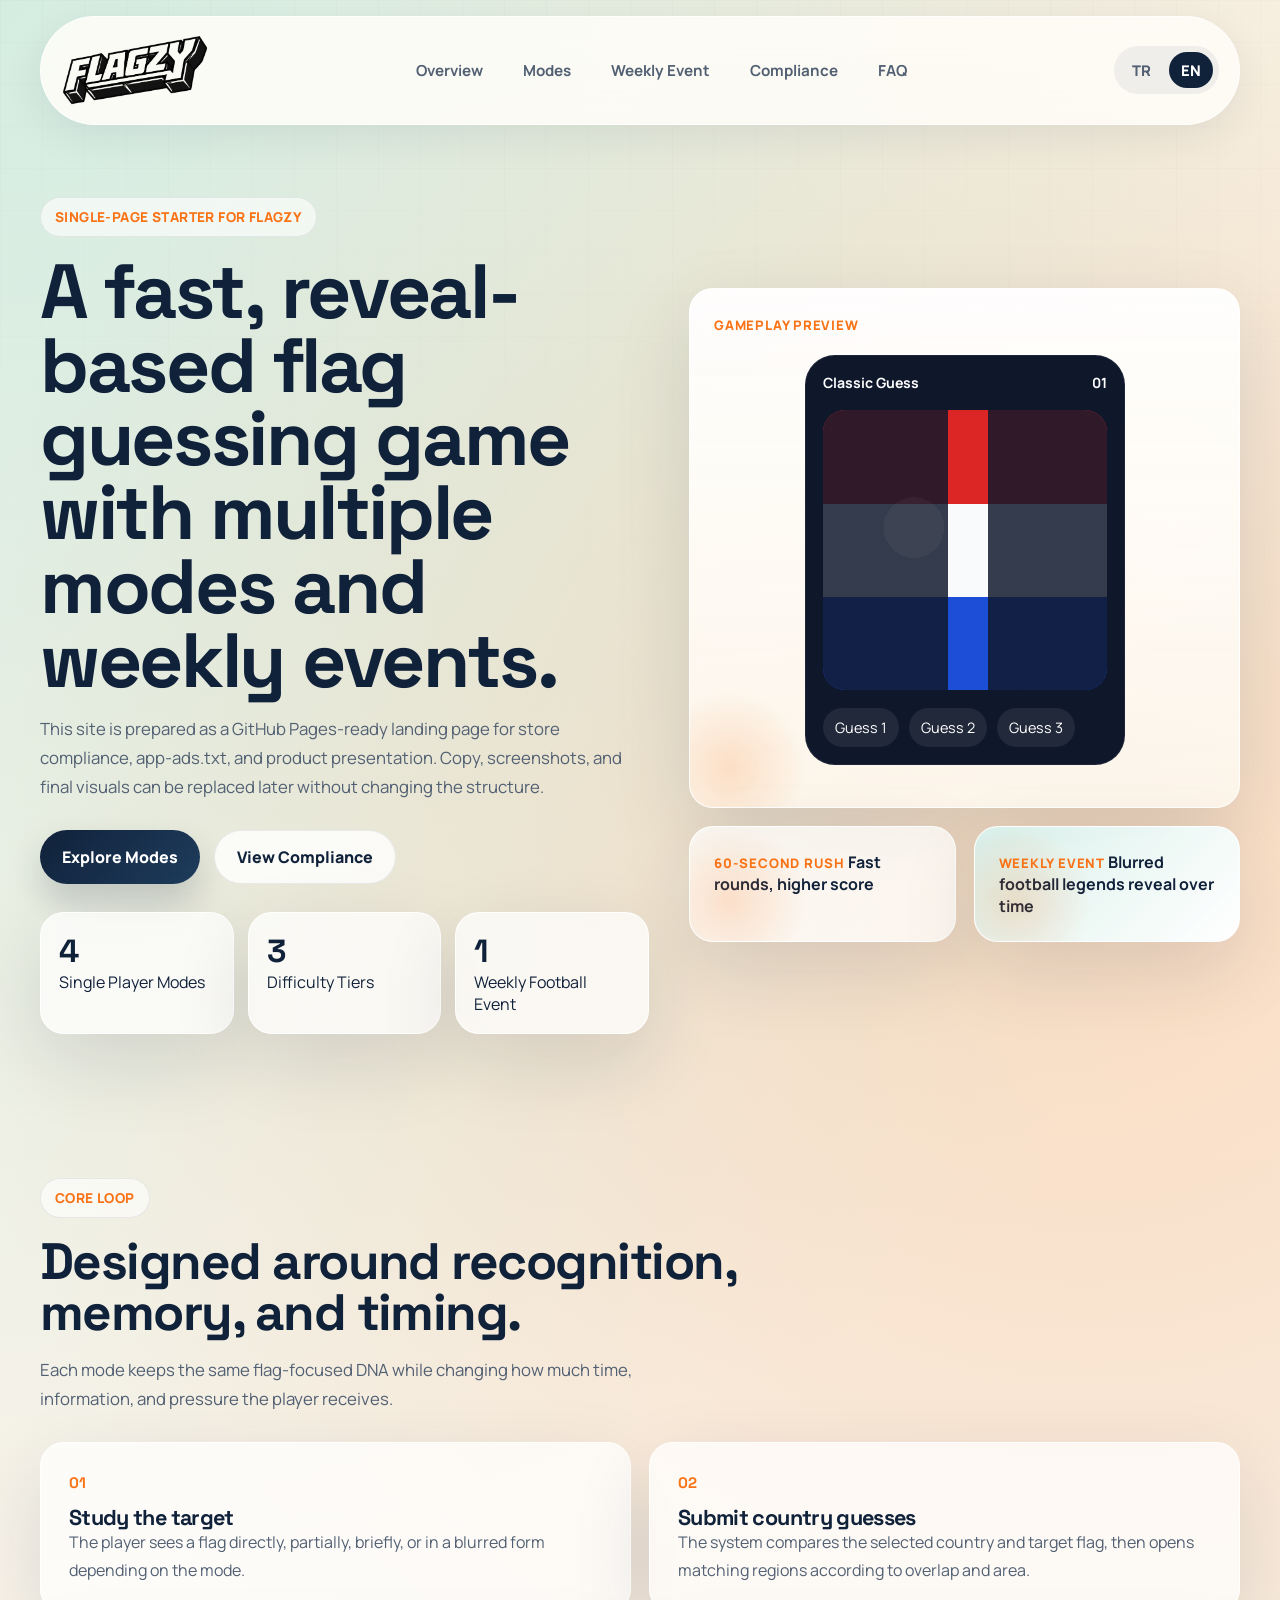
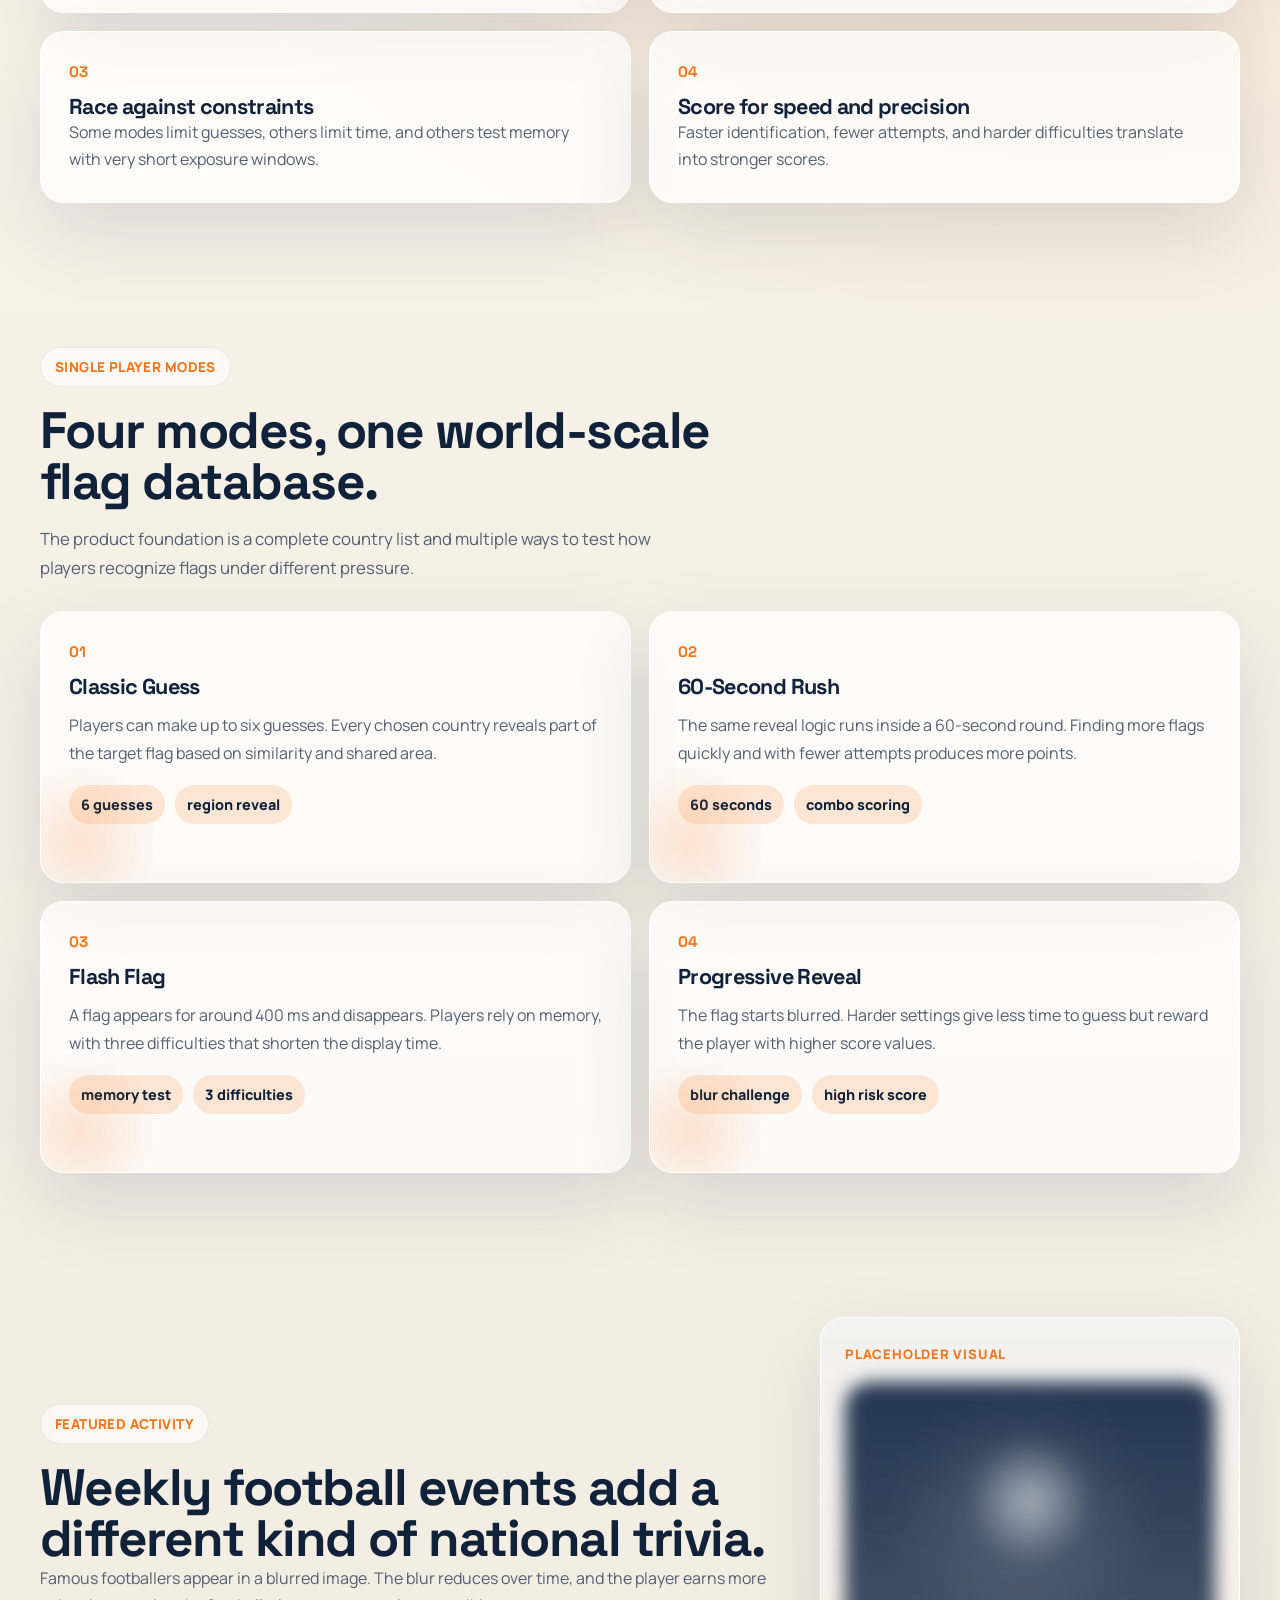
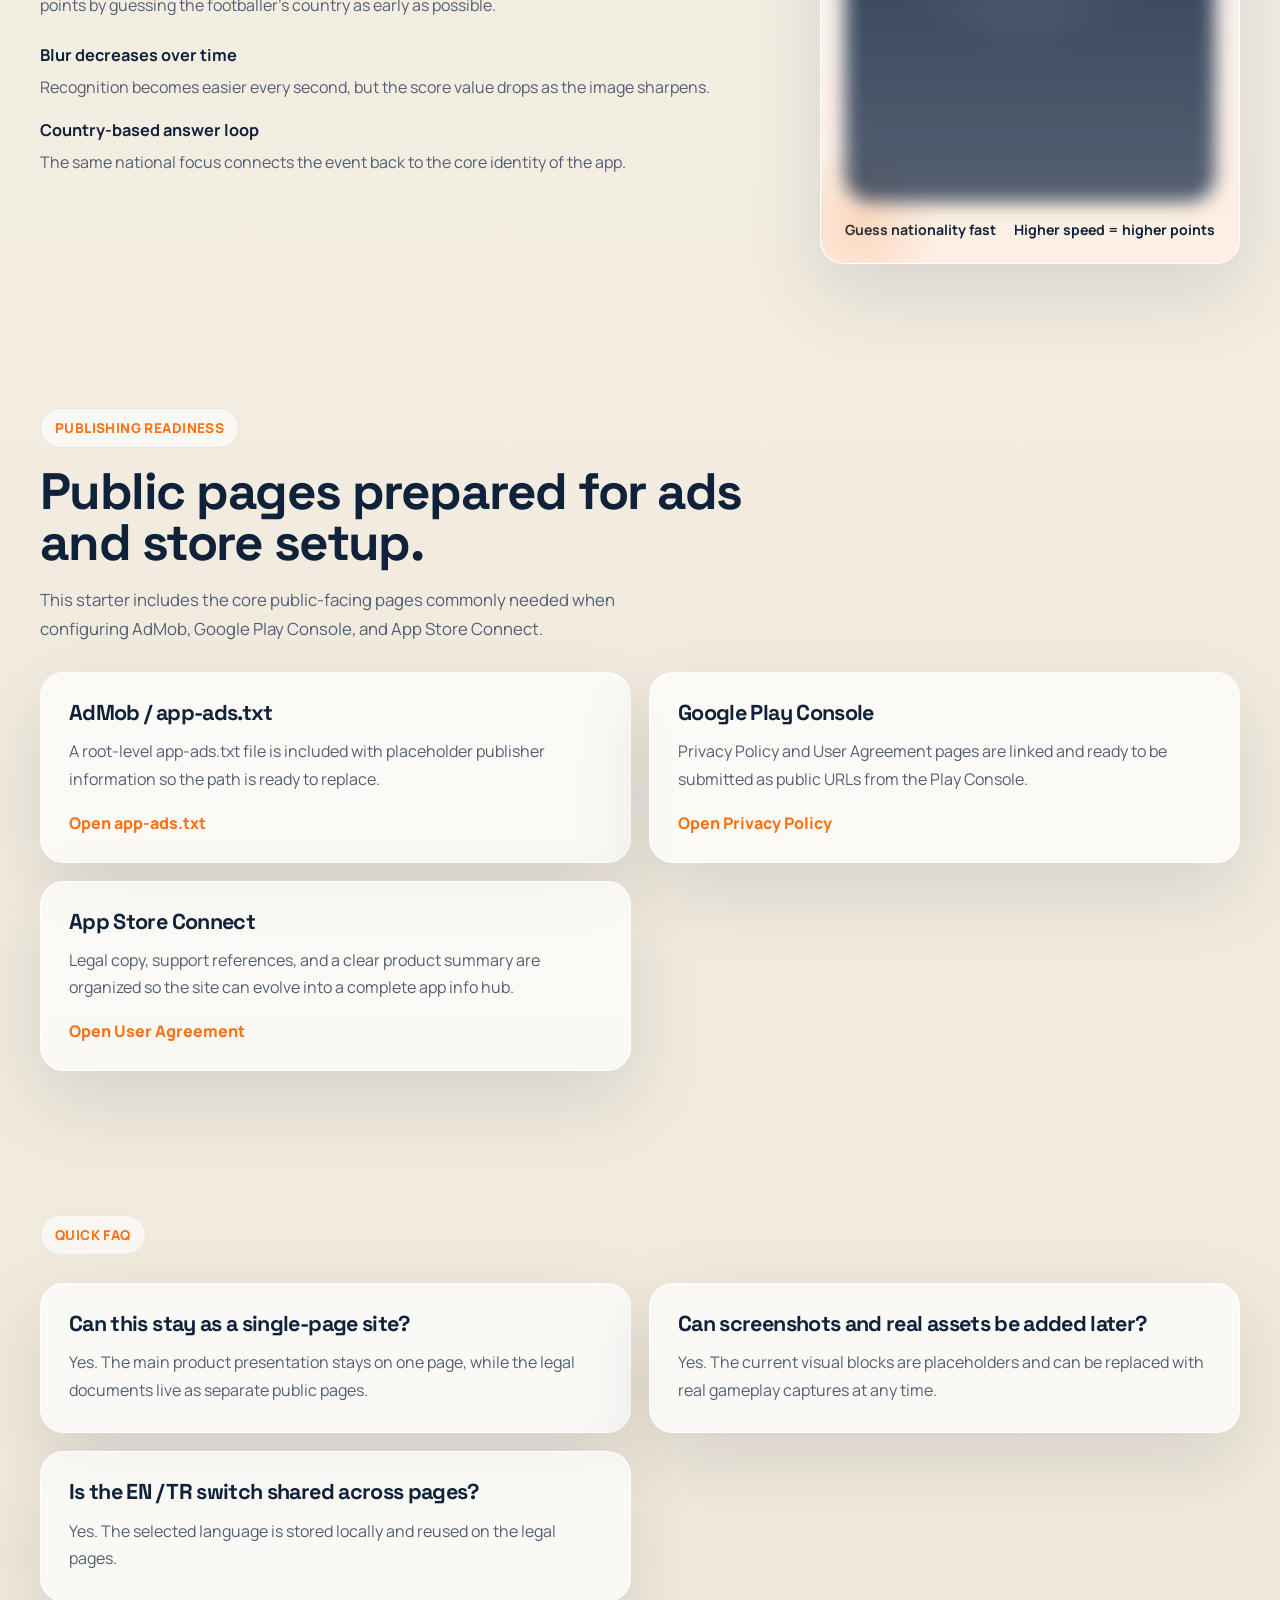
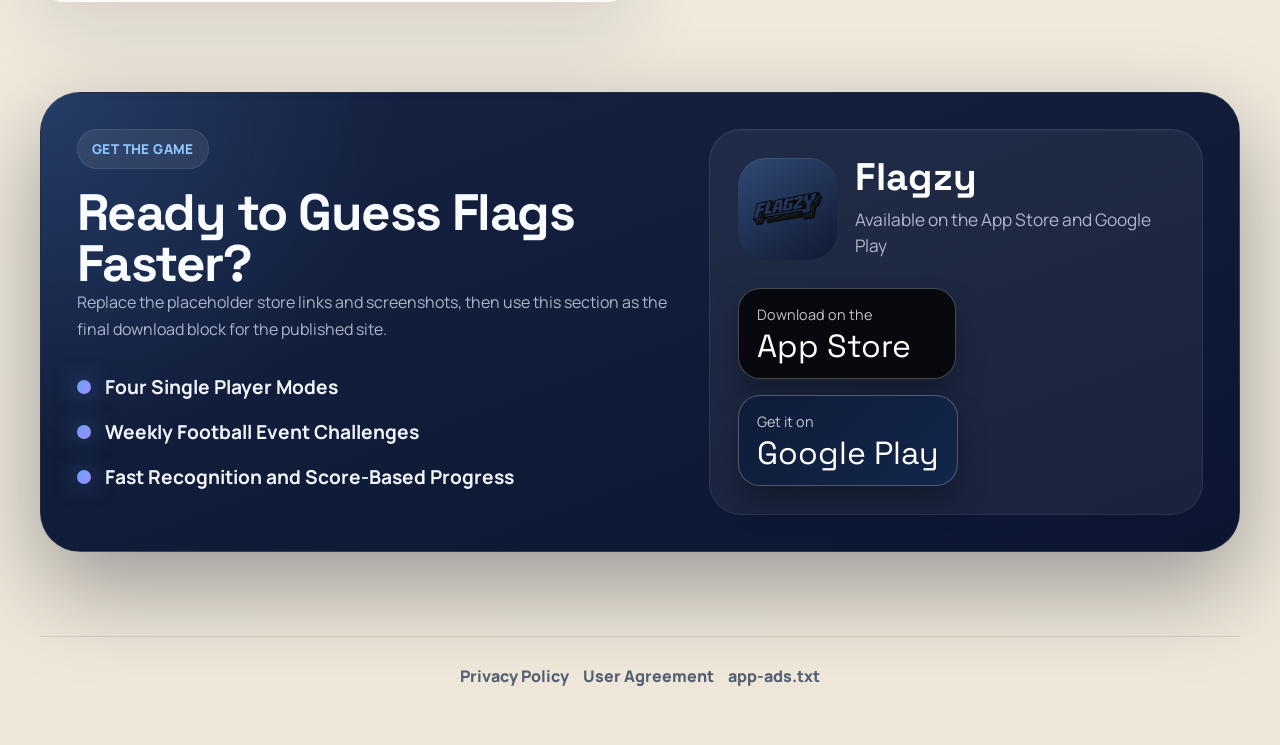
==== index.html @ a8903164 "Initial commit" ====
<!DOCTYPE html>
<html lang="en">
  <head>
    <meta charset="UTF-8" />
    <meta name="viewport" content="width=device-width, initial-scale=1.0" />
    <title>Flagzy | Flag Guessing Game</title>
    <meta
      name="description"
      content="Flagzy is a single-page game landing site with EN/TR support, privacy pages and app-ads.txt readiness for GitHub Pages."
    />
    <link rel="preconnect" href="https://fonts.googleapis.com" />
    <link rel="preconnect" href="https://fonts.gstatic.com" crossorigin />
    <link
      href="https://fonts.googleapis.com/css2?family=Manrope:wght@400;500;700;800&family=Space+Grotesk:wght@500;700&display=swap"
      rel="stylesheet"
    />
    <link rel="icon" href="logo.png" />
    <link rel="stylesheet" href="styles.css" />
  </head>
  <body data-title-key="metaTitleHome">
    <div class="page-shell">
      <header class="site-header">
        <a class="brand" href="#top" aria-label="Flagzy home">
          <img src="logo.png" alt="Flagzy logo" class="brand-logo" />
        </a>

        <button
          class="menu-toggle"
          type="button"
          data-menu-toggle
          aria-expanded="false"
          aria-controls="site-nav"
        >
          <span data-i18n="menuLabel">Menu</span>
        </button>

        <nav class="site-nav" id="site-nav" data-nav>
          <a href="#overview" data-i18n="navOverview">Overview</a>
          <a href="#modes" data-i18n="navModes">Modes</a>
          <a href="#event" data-i18n="navEvent">Weekly Event</a>
          <a href="#compliance" data-i18n="navCompliance">Compliance</a>
          <a href="#faq" data-i18n="navFaq">FAQ</a>
        </nav>

        <div class="lang-switch" aria-label="Language switcher">
          <button type="button" data-lang-switch="tr">TR</button>
          <button type="button" data-lang-switch="en">EN</button>
        </div>
      </header>

      <main id="top">
        <section class="section hero" id="overview">
          <div class="section-copy">
            <span class="eyebrow" data-i18n="heroEyebrow"
              >Single-Page Starter for Flagzy</span
            >
            <h1 data-i18n="heroTitle">
              A fast, reveal-based flag guessing game with multiple modes and
              weekly events.
            </h1>
            <p class="hero-text" data-i18n="heroText">
              This site is prepared as a GitHub Pages-ready landing page for
              store compliance, app-ads.txt, and product presentation. Copy,
              screenshots, and final visuals can be replaced later without
              changing the structure.
            </p>

            <div class="cta-row">
              <a class="button button-primary" href="#modes" data-i18n="heroCtaPrimary"
                >Explore modes</a
              >
              <a
                class="button button-secondary"
                href="#compliance"
                data-i18n="heroCtaSecondary"
                >View compliance</a
              >
            </div>

            <div class="hero-stats">
              <article class="stat-card">
                <strong>4</strong>
                <span data-i18n="heroStatModes">Single Player Modes</span>
              </article>
              <article class="stat-card">
                <strong>3</strong>
                <span data-i18n="heroStatDifficulty">Difficulty Tiers</span>
              </article>
              <article class="stat-card">
                <strong>1</strong>
                <span data-i18n="heroStatEvent">Weekly Football Event</span>
              </article>
            </div>
          </div>

          <div class="hero-visual">
            <div class="visual-card visual-card-main">
              <span class="visual-tag" data-i18n="visualTag">Gameplay Preview</span>
              <div class="mock-phone">
                <div class="mock-phone-screen">
                  <div class="mock-header">
                    <span data-i18n="mockModeLabel">Classic Guess</span>
                    <span>01</span>
                  </div>
                  <div class="flag-placeholder">
                    <div class="flag-strip strip-a"></div>
                    <div class="flag-strip strip-b"></div>
                    <div class="flag-strip strip-c"></div>
                    <div class="flag-reveal"></div>
                  </div>
                  <div class="guess-list">
                    <span class="guess-chip" data-i18n="mockGuessOne">Guess 1</span>
                    <span class="guess-chip" data-i18n="mockGuessTwo">Guess 2</span>
                    <span class="guess-chip" data-i18n="mockGuessThree">Guess 3</span>
                  </div>
                </div>
              </div>
            </div>

            <div class="visual-stack">
              <div class="visual-card">
                <span class="mini-label" data-i18n="miniLabelSpeed">60-Second Rush</span>
                <strong data-i18n="miniValueSpeed">Fast rounds, higher score</strong>
              </div>
              <div class="visual-card accent-card">
                <span class="mini-label" data-i18n="miniLabelReveal">Weekly Event</span>
                <strong data-i18n="miniValueReveal"
                  >Blurred football legends reveal over time</strong
                >
              </div>
            </div>
          </div>
        </section>

        <section class="section overview-grid">
          <div class="section-heading">
            <span class="eyebrow" data-i18n="loopEyebrow">Core loop</span>
            <h2 data-i18n="loopTitle">Designed around recognition, memory, and timing.</h2>
            <p data-i18n="loopText">
              Each mode keeps the same flag-focused DNA while changing how much
              time, information, and pressure the player receives.
            </p>
          </div>

          <div class="flow-grid">
            <article class="info-card">
              <span class="step-index">01</span>
              <h3 data-i18n="stepOneTitle">Study the target</h3>
              <p data-i18n="stepOneText">
                The player sees a flag directly, partially, briefly, or in a
                blurred form depending on the mode.
              </p>
            </article>

            <article class="info-card">
              <span class="step-index">02</span>
              <h3 data-i18n="stepTwoTitle">Submit country guesses</h3>
              <p data-i18n="stepTwoText">
                The system compares the selected country and target flag, then
                opens matching regions according to overlap and area.
              </p>
            </article>

            <article class="info-card">
              <span class="step-index">03</span>
              <h3 data-i18n="stepThreeTitle">Race against constraints</h3>
              <p data-i18n="stepThreeText">
                Some modes limit guesses, others limit time, and others test
                memory with very short exposure windows.
              </p>
            </article>

            <article class="info-card">
              <span class="step-index">04</span>
              <h3 data-i18n="stepFourTitle">Score for speed and precision</h3>
              <p data-i18n="stepFourText">
                Faster identification, fewer attempts, and harder difficulties
                translate into stronger scores.
              </p>
            </article>
          </div>
        </section>

        <section class="section modes-section" id="modes">
          <div class="section-heading">
            <span class="eyebrow" data-i18n="modesEyebrow">Single player modes</span>
            <h2 data-i18n="modesTitle">Four modes, one world-scale flag database.</h2>
            <p data-i18n="modesText">
              The product foundation is a complete country list and multiple
              ways to test how players recognize flags under different pressure.
            </p>
          </div>

          <div class="mode-grid">
            <article class="mode-card">
              <span class="mode-number">01</span>
              <h3 data-i18n="modeOneTitle">Classic Guess</h3>
              <p data-i18n="modeOneText">
                Players can make up to six guesses. Every chosen country reveals
                part of the target flag based on similarity and shared area.
              </p>
              <div class="mode-tags">
                <span data-i18n="modeOneTagA">6 guesses</span>
                <span data-i18n="modeOneTagB">region reveal</span>
              </div>
            </article>

            <article class="mode-card">
              <span class="mode-number">02</span>
              <h3 data-i18n="modeTwoTitle">60-Second Rush</h3>
              <p data-i18n="modeTwoText">
                The same reveal logic runs inside a 60-second round. Finding
                more flags quickly and with fewer attempts produces more points.
              </p>
              <div class="mode-tags">
                <span data-i18n="modeTwoTagA">60 seconds</span>
                <span data-i18n="modeTwoTagB">combo scoring</span>
              </div>
            </article>

            <article class="mode-card">
              <span class="mode-number">03</span>
              <h3 data-i18n="modeThreeTitle">Flash Flag</h3>
              <p data-i18n="modeThreeText">
                A flag appears for around 400 ms and disappears. Players rely on
                memory, with three difficulties that shorten the display time.
              </p>
              <div class="mode-tags">
                <span data-i18n="modeThreeTagA">memory test</span>
                <span data-i18n="modeThreeTagB">3 difficulties</span>
              </div>
            </article>

            <article class="mode-card">
              <span class="mode-number">04</span>
              <h3 data-i18n="modeFourTitle">Progressive Reveal</h3>
              <p data-i18n="modeFourText">
                The flag starts blurred. Harder settings give less time to guess
                but reward the player with higher score values.
              </p>
              <div class="mode-tags">
                <span data-i18n="modeFourTagA">blur challenge</span>
                <span data-i18n="modeFourTagB">high risk score</span>
              </div>
            </article>
          </div>
        </section>

        <section class="section event-section" id="event">
          <div class="event-layout">
            <div class="section-copy">
              <span class="eyebrow" data-i18n="eventEyebrow">Featured activity</span>
              <h2 data-i18n="eventTitle">
                Weekly football events add a different kind of national trivia.
              </h2>
              <p data-i18n="eventText">
                Famous footballers appear in a blurred image. The blur reduces
                over time, and the player earns more points by guessing the
                footballer's country as early as possible.
              </p>
              <div class="event-points">
                <div>
                  <strong data-i18n="eventPointOneTitle">Blur decreases over time</strong>
                  <p data-i18n="eventPointOneText">
                    Recognition becomes easier every second, but the score value
                    drops as the image sharpens.
                  </p>
                </div>
                <div>
                  <strong data-i18n="eventPointTwoTitle">Country-based answer loop</strong>
                  <p data-i18n="eventPointTwoText">
                    The same national focus connects the event back to the core
                    identity of the app.
                  </p>
                </div>
              </div>
            </div>

            <div class="event-showcase">
              <div class="player-card">
                <span class="player-label" data-i18n="playerLabel">Placeholder visual</span>
                <div class="player-photo"></div>
                <div class="player-footer">
                  <span data-i18n="playerFooterOne">Guess nationality fast</span>
                  <span data-i18n="playerFooterTwo">Higher speed = higher points</span>
                </div>
              </div>
            </div>
          </div>
        </section>

        <section class="section compliance-section" id="compliance">
          <div class="section-heading">
            <span class="eyebrow" data-i18n="complianceEyebrow">Publishing readiness</span>
            <h2 data-i18n="complianceTitle">Public pages prepared for ads and store setup.</h2>
            <p data-i18n="complianceText">
              This starter includes the core public-facing pages commonly needed
              when configuring AdMob, Google Play Console, and App Store
              Connect.
            </p>
          </div>

          <div class="compliance-grid">
            <article class="compliance-card">
              <h3 data-i18n="complianceCardOneTitle">AdMob / app-ads.txt</h3>
              <p data-i18n="complianceCardOneText">
                A root-level app-ads.txt file is included with placeholder
                publisher information so the path is ready to replace.
              </p>
              <a href="app-ads.txt" class="inline-link" data-i18n="complianceCardOneLink"
                >Open app-ads.txt</a
              >
            </article>

            <article class="compliance-card">
              <h3 data-i18n="complianceCardTwoTitle">Google Play Console</h3>
              <p data-i18n="complianceCardTwoText">
                Privacy Policy and User Agreement pages are linked and ready to
                be submitted as public URLs from the Play Console.
              </p>
              <a href="privacy.html" class="inline-link" data-i18n="complianceCardTwoLink"
                >Open Privacy Policy</a
              >
            </article>

            <article class="compliance-card">
              <h3 data-i18n="complianceCardThreeTitle">App Store Connect</h3>
              <p data-i18n="complianceCardThreeText">
                Legal copy, support references, and a clear product summary are
                organized so the site can evolve into a complete app info hub.
              </p>
              <a
                href="user-agreement.html"
                class="inline-link"
                data-i18n="complianceCardThreeLink"
                >Open User Agreement</a
              >
            </article>
          </div>
        </section>

        <section class="section faq-section" id="faq">
          <div class="section-heading">
            <span class="eyebrow" data-i18n="faqEyebrow">Quick FAQ</span>
          </div>

          <div class="faq-grid">
            <article class="faq-card">
              <h3 data-i18n="faqOneTitle">Can this stay as a single-page site?</h3>
              <p data-i18n="faqOneText">
                Yes. The main product presentation stays on one page, while the
                legal documents live as separate public pages.
              </p>
            </article>

            <article class="faq-card">
              <h3 data-i18n="faqTwoTitle">Can screenshots and real assets be added later?</h3>
              <p data-i18n="faqTwoText">
                Yes. The current visual blocks are placeholders and can be
                replaced with real gameplay captures at any time.
              </p>
            </article>

            <article class="faq-card">
              <h3 data-i18n="faqThreeTitle">Is the EN / TR switch shared across pages?</h3>
              <p data-i18n="faqThreeText">
                Yes. The selected language is stored locally and reused on the
                legal pages.
              </p>
            </article>
          </div>
        </section>

        <section class="section download-section" id="download">
          <div class="download-shell">
            <div class="download-copy">
              <span class="eyebrow download-eyebrow" data-i18n="downloadEyebrow"
                >Get the Game</span
              >
              <h2 data-i18n="downloadTitle">Ready to Guess Flags Faster?</h2>
              <p data-i18n="downloadText">
                Replace the placeholder store links and screenshots, then use
                this section as the final download block for the published site.
              </p>

              <ul class="download-points">
                <li data-i18n="downloadPointOne">Four Single Player Modes</li>
                <li data-i18n="downloadPointTwo">Weekly Football Event Challenges</li>
                <li data-i18n="downloadPointThree">Fast Recognition and Score-Based Progress</li>
              </ul>
            </div>

            <div class="download-panel">
              <div class="download-app">
                <div class="download-app-icon">
                  <img src="logo.png" alt="Flagzy logo" />
                </div>

                <div class="download-app-meta">
                  <strong data-i18n="downloadCardTitle">Flagzy</strong>
                  <span data-i18n="downloadCardSubtitle"
                    >Available on the App Store and Google Play</span
                  >
                </div>
              </div>

              <div class="store-badges">
                <a
                  href="#"
                  class="store-badge"
                  aria-label="Placeholder App Store Link"
                >
                  <span class="store-badge-top" data-i18n="downloadAppStoreTop"
                    >Download on the</span
                  >
                  <span class="store-badge-main" data-i18n="downloadAppStoreMain"
                    >App Store</span
                  >
                </a>

                <a
                  href="#"
                  class="store-badge store-badge-play"
                  aria-label="Placeholder Google Play Link"
                >
                  <span class="store-badge-top" data-i18n="downloadGooglePlayTop"
                    >Get it on</span
                  >
                  <span class="store-badge-main" data-i18n="downloadGooglePlayMain"
                    >Google Play</span
                  >
                </a>
              </div>
            </div>
          </div>
        </section>
      </main>

      <footer class="site-footer">
        <div class="footer-links">
          <a href="privacy.html" data-i18n="footerPrivacy">Privacy Policy</a>
          <a href="user-agreement.html" data-i18n="footerAgreement">User Agreement</a>
          <a href="app-ads.txt">app-ads.txt</a>
        </div>
      </footer>
    </div>

    <script src="script.js"></script>
  </body>
</html>
---- styles.css ----
:root {
  --bg: #f4efe5;
  --bg-soft: #fff9ef;
  --surface: rgba(255, 255, 255, 0.8);
  --surface-strong: #fffdf8;
  --text: #10213a;
  --muted: #526073;
  --line: rgba(16, 33, 58, 0.12);
  --accent: #f97316;
  --accent-soft: rgba(249, 115, 22, 0.16);
  --mint: #14b8a6;
  --gold: #f4b400;
  --shadow: 0 28px 80px rgba(16, 33, 58, 0.12);
  --radius-xl: 32px;
  --radius-lg: 24px;
  --radius-md: 18px;
  --header-height: 92px;
}

* {
  box-sizing: border-box;
}

html {
  scroll-behavior: smooth;
}

body {
  margin: 0;
  min-width: 320px;
  font-family: "Manrope", sans-serif;
  color: var(--text);
  background:
    radial-gradient(circle at top left, rgba(20, 184, 166, 0.18), transparent 28%),
    radial-gradient(circle at 85% 15%, rgba(249, 115, 22, 0.2), transparent 24%),
    linear-gradient(180deg, #fff8ee 0%, #f4efe5 45%, #efe7d9 100%);
}

body::before {
  content: "";
  position: fixed;
  inset: 0;
  pointer-events: none;
  background-image:
    linear-gradient(rgba(16, 33, 58, 0.03) 1px, transparent 1px),
    linear-gradient(90deg, rgba(16, 33, 58, 0.03) 1px, transparent 1px);
  background-size: 42px 42px;
  mask-image: linear-gradient(180deg, rgba(0, 0, 0, 0.45), transparent 70%);
}

a {
  color: inherit;
  text-decoration: none;
}

img {
  display: block;
  max-width: 100%;
}

.page-shell {
  width: min(1200px, calc(100% - 32px));
  margin: 0 auto;
  padding-bottom: 48px;
}

.site-header {
  position: sticky;
  top: 16px;
  z-index: 20;
  display: grid;
  grid-template-columns: auto 1fr auto;
  align-items: center;
  gap: 16px;
  min-height: var(--header-height);
  margin-top: 16px;
  padding: 16px 20px;
  background: rgba(255, 253, 248, 0.86);
  border: 1px solid rgba(255, 255, 255, 0.8);
  border-radius: 999px;
  backdrop-filter: blur(20px);
  box-shadow: 0 12px 40px rgba(16, 33, 58, 0.08);
}

.brand,
.compact-brand {
  display: inline-flex;
  align-items: center;
}

.brand-logo {
  width: 148px;
  height: auto;
}

.site-nav,
.legal-nav {
  display: flex;
  flex-wrap: wrap;
  justify-content: center;
  gap: 12px;
}

.site-nav a,
.legal-nav a {
  padding: 10px 14px;
  font-size: 0.95rem;
  font-weight: 700;
  color: var(--muted);
  border-radius: 999px;
  transition:
    color 180ms ease,
    background-color 180ms ease,
    transform 180ms ease;
}

.site-nav a:hover,
.legal-nav a:hover,
.site-nav a:focus-visible,
.legal-nav a:focus-visible {
  color: var(--text);
  background: rgba(16, 33, 58, 0.06);
  transform: translateY(-1px);
}

.menu-toggle {
  display: none;
  justify-self: start;
  padding: 10px 14px;
  border: 0;
  border-radius: 999px;
  background: rgba(16, 33, 58, 0.08);
  color: var(--text);
  font: inherit;
  font-weight: 800;
  cursor: pointer;
}

.lang-switch {
  display: inline-flex;
  align-items: center;
  gap: 6px;
  padding: 6px;
  background: rgba(16, 33, 58, 0.06);
  border-radius: 999px;
}

.lang-switch button {
  border: 0;
  background: transparent;
  color: var(--muted);
  padding: 8px 12px;
  border-radius: 999px;
  font: inherit;
  font-size: 0.92rem;
  font-weight: 800;
  cursor: pointer;
  transition:
    background-color 180ms ease,
    color 180ms ease;
}

.lang-switch button.is-active {
  color: #ffffff;
  background: var(--text);
}

.section {
  padding: 72px 0;
  scroll-margin-top: 128px;
}

.hero {
  display: grid;
  grid-template-columns: minmax(0, 1.05fr) minmax(320px, 0.95fr);
  gap: 40px;
  align-items: center;
  min-height: calc(100vh - 160px);
}

.section-copy {
  position: relative;
  z-index: 1;
}

.eyebrow {
  display: inline-flex;
  align-items: center;
  gap: 8px;
  padding: 10px 14px;
  border-radius: 999px;
  background: rgba(255, 255, 255, 0.62);
  border: 1px solid rgba(16, 33, 58, 0.08);
  font-size: 0.85rem;
  font-weight: 800;
  letter-spacing: 0.03em;
  text-transform: uppercase;
  color: var(--accent);
}

h1,
h2,
h3 {
  margin: 0;
  font-family: "Space Grotesk", sans-serif;
  letter-spacing: -0.03em;
}

h1 {
  margin-top: 18px;
  font-size: clamp(3rem, 6vw, 5.6rem);
  line-height: 0.96;
}

h2 {
  margin-top: 18px;
  font-size: clamp(2.1rem, 4vw, 3.3rem);
  line-height: 1;
}

h3 {
  font-size: 1.35rem;
  line-height: 1.08;
}

p {
  margin: 0;
  line-height: 1.72;
  color: var(--muted);
}

.hero-text,
.section-heading p,
.legal-hero p {
  max-width: 62ch;
  margin-top: 18px;
  font-size: 1.05rem;
}

.cta-row {
  display: flex;
  flex-wrap: wrap;
  gap: 14px;
  margin-top: 28px;
}

.button {
  display: inline-flex;
  align-items: center;
  justify-content: center;
  min-height: 54px;
  padding: 0 22px;
  border-radius: 999px;
  font-weight: 800;
  transition:
    transform 180ms ease,
    box-shadow 180ms ease,
    background-color 180ms ease;
}

.button:hover,
.button:focus-visible {
  transform: translateY(-2px);
}

.button-primary {
  color: #ffffff;
  background: linear-gradient(135deg, var(--text), #1f3d5d);
  box-shadow: 0 18px 34px rgba(16, 33, 58, 0.18);
}

.button-secondary {
  color: var(--text);
  background: rgba(255, 255, 255, 0.8);
  border: 1px solid rgba(16, 33, 58, 0.08);
}

.hero-stats {
  display: grid;
  grid-template-columns: repeat(3, minmax(0, 1fr));
  gap: 14px;
  margin-top: 28px;
}

.stat-card,
.visual-card,
.info-card,
.mode-card,
.compliance-card,
.faq-card,
.legal-card,
.player-card {
  position: relative;
  overflow: hidden;
  background: rgba(255, 255, 255, 0.72);
  border: 1px solid rgba(255, 255, 255, 0.9);
  border-radius: var(--radius-lg);
  box-shadow: var(--shadow);
}

.stat-card {
  padding: 18px;
}

.stat-card strong {
  display: block;
  font-family: "Space Grotesk", sans-serif;
  font-size: 2rem;
}

.hero-visual {
  display: grid;
  gap: 18px;
}

.visual-card {
  padding: 24px;
}

.visual-card-main {
  min-height: 520px;
  background:
    linear-gradient(180deg, rgba(255, 255, 255, 0.96), rgba(255, 248, 238, 0.9)),
    linear-gradient(145deg, rgba(249, 115, 22, 0.08), rgba(20, 184, 166, 0.08));
}

.visual-card::before,
.mode-card::before,
.player-card::before {
  content: "";
  position: absolute;
  inset: auto auto -40px -40px;
  width: 160px;
  height: 160px;
  border-radius: 50%;
  background: radial-gradient(circle, rgba(249, 115, 22, 0.18), transparent 68%);
}

.visual-tag,
.mini-label,
.player-label {
  display: inline-flex;
  font-size: 0.82rem;
  font-weight: 800;
  text-transform: uppercase;
  letter-spacing: 0.06em;
  color: var(--accent);
}

.mock-phone {
  display: grid;
  place-items: center;
  margin-top: 20px;
}

.mock-phone-screen {
  width: min(320px, 100%);
  padding: 18px;
  border-radius: 30px;
  background: #0f172a;
  color: #ffffff;
  box-shadow: inset 0 0 0 1px rgba(255, 255, 255, 0.06);
}

.mock-header,
.player-footer {
  display: flex;
  justify-content: space-between;
  gap: 12px;
  font-size: 0.88rem;
  font-weight: 700;
}

.flag-placeholder {
  position: relative;
  height: 280px;
  margin: 18px 0;
  overflow: hidden;
  border-radius: 22px;
  background: #10213a;
}

.flag-strip {
  height: 33.33%;
}

.strip-a {
  background: #dc2626;
}

.strip-b {
  background: #f8fafc;
}

.strip-c {
  background: #1d4ed8;
}

.flag-reveal {
  position: absolute;
  inset: 0;
  background:
    radial-gradient(circle at 32% 42%, rgba(255, 255, 255, 0.04) 0 12%, transparent 12% 100%),
    linear-gradient(90deg, rgba(15, 23, 42, 0.84) 0 44%, transparent 44% 58%, rgba(15, 23, 42, 0.84) 58% 100%);
  animation: revealPulse 4s ease-in-out infinite;
}

.guess-list {
  display: flex;
  flex-wrap: wrap;
  gap: 10px;
}

.guess-chip {
  padding: 10px 12px;
  border-radius: 999px;
  background: rgba(255, 255, 255, 0.08);
  font-size: 0.9rem;
}

.visual-stack {
  display: grid;
  grid-template-columns: repeat(2, minmax(0, 1fr));
  gap: 18px;
}

.accent-card {
  background:
    linear-gradient(135deg, rgba(20, 184, 166, 0.16), rgba(255, 255, 255, 0.92)),
    rgba(255, 255, 255, 0.88);
}

.section-heading {
  max-width: 760px;
}

.overview-grid,
.modes-section,
.compliance-section,
.faq-section {
  display: grid;
  gap: 28px;
}

.flow-grid,
.mode-grid,
.compliance-grid,
.faq-grid {
  display: grid;
  grid-template-columns: repeat(2, minmax(0, 1fr));
  gap: 18px;
}

.download-section {
  padding-top: 18px;
}

.download-shell {
  display: grid;
  grid-template-columns: minmax(0, 1.1fr) minmax(320px, 0.9fr);
  gap: 28px;
  padding: 36px;
  border-radius: 40px;
  background:
    radial-gradient(circle at top left, rgba(96, 165, 250, 0.2), transparent 28%),
    linear-gradient(160deg, #162342 0%, #0b1530 100%);
  border: 1px solid rgba(255, 255, 255, 0.08);
  box-shadow: 0 36px 90px rgba(8, 15, 34, 0.36);
}

.download-eyebrow {
  background: rgba(255, 255, 255, 0.08);
  border-color: rgba(255, 255, 255, 0.08);
  color: #8fc6ff;
}

.download-copy h2 {
  color: #f8fbff;
}

.download-copy p {
  color: rgba(232, 239, 255, 0.72);
}

.download-points {
  display: grid;
  gap: 18px;
  margin: 30px 0 0;
  padding: 0;
  list-style: none;
}

.download-points li {
  position: relative;
  padding-left: 28px;
  color: #f2f6ff;
  font-size: 1.2rem;
  font-weight: 700;
  line-height: 1.4;
}

.download-points li::before {
  content: "";
  position: absolute;
  top: 50%;
  left: 0;
  width: 14px;
  height: 14px;
  border-radius: 999px;
  background: linear-gradient(135deg, #60a5fa, #a78bfa);
  transform: translateY(-50%);
  box-shadow: 0 0 24px rgba(96, 165, 250, 0.5);
}

.download-panel {
  display: grid;
  align-content: center;
  gap: 28px;
  padding: 28px;
  border-radius: 32px;
  background: rgba(255, 255, 255, 0.06);
  border: 1px solid rgba(255, 255, 255, 0.08);
  box-shadow: inset 0 1px 0 rgba(255, 255, 255, 0.04);
}

.download-app {
  display: flex;
  align-items: center;
  gap: 18px;
}

.download-app-icon {
  display: grid;
  place-items: center;
  width: 102px;
  height: 102px;
  padding: 14px;
  border-radius: 28px;
  background: linear-gradient(145deg, rgba(96, 165, 250, 0.26), rgba(14, 23, 48, 0.9));
  box-shadow: inset 0 1px 0 rgba(255, 255, 255, 0.08);
}

.download-app-icon img {
  width: 100%;
  height: 100%;
  object-fit: contain;
}

.download-app-meta strong {
  display: block;
  color: #ffffff;
  font-family: "Space Grotesk", sans-serif;
  font-size: clamp(1.8rem, 4vw, 2.4rem);
  line-height: 1;
}

.download-app-meta span {
  display: block;
  margin-top: 10px;
  color: rgba(232, 239, 255, 0.72);
  font-size: 1.08rem;
  line-height: 1.5;
}

.store-badges {
  display: flex;
  flex-wrap: wrap;
  gap: 16px;
}

.store-badge {
  min-width: 218px;
  padding: 16px 18px;
  border-radius: 22px;
  color: #ffffff;
  background: #07090f;
  border: 1px solid rgba(255, 255, 255, 0.26);
  box-shadow: 0 18px 30px rgba(0, 0, 0, 0.28);
  transition:
    transform 180ms ease,
    box-shadow 180ms ease,
    border-color 180ms ease;
}

.store-badge:hover,
.store-badge:focus-visible {
  transform: translateY(-2px);
  border-color: rgba(255, 255, 255, 0.4);
  box-shadow: 0 24px 38px rgba(0, 0, 0, 0.34);
}

.store-badge-play {
  background: linear-gradient(135deg, #0e1c38, #12264b);
}

.store-badge-top,
.store-badge-main {
  display: block;
}

.store-badge-top {
  font-size: 0.9rem;
  color: rgba(255, 255, 255, 0.76);
}

.store-badge-main {
  margin-top: 6px;
  font-family: "Space Grotesk", sans-serif;
  font-size: 2rem;
  line-height: 1;
}

.info-card,
.mode-card,
.compliance-card,
.faq-card,
.legal-card {
  padding: 28px;
}

.step-index,
.mode-number {
  display: inline-flex;
  margin-bottom: 14px;
  color: var(--accent);
  font-family: "Space Grotesk", sans-serif;
  font-size: 0.95rem;
  font-weight: 700;
}

.mode-card {
  min-height: 272px;
}

.mode-card p,
.compliance-card p,
.faq-card p,
.legal-card p {
  margin-top: 14px;
}

.mode-tags {
  display: flex;
  flex-wrap: wrap;
  gap: 10px;
  margin-top: 18px;
}

.mode-tags span {
  padding: 10px 12px;
  border-radius: 999px;
  background: var(--accent-soft);
  color: var(--text);
  font-size: 0.9rem;
  font-weight: 800;
}

.event-layout {
  display: grid;
  grid-template-columns: minmax(0, 1fr) minmax(300px, 420px);
  gap: 28px;
  align-items: center;
}

.event-points {
  display: grid;
  gap: 18px;
  margin-top: 24px;
}

.event-points strong {
  display: block;
  font-size: 1.02rem;
}

.event-points p {
  margin-top: 8px;
}

.player-card {
  padding: 24px;
  background:
    linear-gradient(180deg, rgba(16, 33, 58, 0.05), rgba(249, 115, 22, 0.1)),
    rgba(255, 255, 255, 0.84);
}

.player-photo {
  height: 420px;
  margin: 18px 0;
  border-radius: 26px;
  background:
    radial-gradient(circle at 50% 28%, rgba(255, 255, 255, 0.5), transparent 18%),
    radial-gradient(circle at 48% 34%, rgba(255, 255, 255, 0.14), transparent 40%),
    linear-gradient(180deg, rgba(16, 33, 58, 0.9), rgba(16, 33, 58, 0.7));
  filter: blur(9px) saturate(1.2);
  animation: blurShift 6s ease-in-out infinite;
}

.inline-link {
  display: inline-flex;
  margin-top: 18px;
  font-weight: 800;
  color: var(--accent);
}

.inline-link:hover,
.inline-link:focus-visible {
  text-decoration: underline;
}

.site-footer {
  display: flex;
  justify-content: center;
  gap: 24px;
  margin-top: 12px;
  padding: 28px 0 10px;
  border-top: 1px solid var(--line);
}

.footer-links {
  display: flex;
  flex-wrap: wrap;
  align-content: center;
  justify-content: center;
  gap: 14px;
}

.footer-links a {
  font-weight: 800;
  color: var(--muted);
}

.footer-links a:hover,
.footer-links a:focus-visible {
  color: var(--text);
}

.legal-page {
  min-height: 100vh;
}

.legal-header {
  grid-template-columns: auto 1fr auto;
}

.legal-content {
  display: grid;
  gap: 18px;
  padding: 72px 0 20px;
}

.legal-hero {
  padding: 0 0 18px;
}

.legal-card h2 {
  margin-top: 0;
  font-size: clamp(1.5rem, 3vw, 2rem);
}

@keyframes revealPulse {
  0%,
  100% {
    transform: translateX(-4%);
    opacity: 0.9;
  }

  50% {
    transform: translateX(4%);
    opacity: 0.72;
  }
}

@keyframes blurShift {
  0%,
  100% {
    filter: blur(10px) saturate(1.1);
    transform: scale(1);
  }

  50% {
    filter: blur(6px) saturate(1.25);
    transform: scale(1.02);
  }
}

@media (max-width: 1080px) {
  .hero,
  .event-layout,
  .download-shell {
    grid-template-columns: 1fr;
  }

  .hero {
    min-height: auto;
    padding-top: 48px;
  }

  .site-header {
    grid-template-columns: auto auto 1fr auto;
  }

  .menu-toggle {
    display: inline-flex;
    align-items: center;
  }

  .site-nav {
    position: absolute;
    top: calc(100% + 12px);
    left: 0;
    right: 0;
    display: none;
    flex-direction: column;
    align-items: stretch;
    padding: 16px;
    background: rgba(255, 253, 248, 0.96);
    border: 1px solid rgba(255, 255, 255, 0.9);
    border-radius: 28px;
    box-shadow: 0 16px 50px rgba(16, 33, 58, 0.16);
  }

  .site-nav.is-open {
    display: flex;
  }

  .site-nav a {
    text-align: center;
  }
}

@media (max-width: 820px) {
  .page-shell {
    width: min(100% - 20px, 1200px);
  }

  .site-header,
  .legal-header {
    grid-template-columns: 1fr auto auto;
    gap: 10px;
    padding: 14px;
    border-radius: 28px;
  }

  .brand-logo,
  .footer-logo {
    width: 118px;
  }

  .legal-nav {
    display: none;
  }

  .flow-grid,
  .mode-grid,
  .compliance-grid,
  .faq-grid,
  .hero-stats,
  .visual-stack {
    grid-template-columns: 1fr;
  }

  .section {
    padding: 56px 0;
  }

  h1 {
    font-size: clamp(2.6rem, 12vw, 4rem);
  }

  h2 {
    font-size: clamp(1.9rem, 8vw, 2.7rem);
  }

  .visual-card-main {
    min-height: auto;
  }

  .mock-phone-screen {
    width: 100%;
  }

  .flag-placeholder {
    height: 220px;
  }

  .player-photo {
    height: 320px;
  }

  .download-shell {
    padding: 24px;
    border-radius: 30px;
  }

  .download-panel {
    padding: 22px;
    border-radius: 24px;
  }

  .download-app {
    flex-direction: column;
    align-items: flex-start;
  }

  .download-app-icon {
    width: 88px;
    height: 88px;
  }

  .download-points li {
    font-size: 1.05rem;
  }

  .store-badges {
    flex-direction: column;
  }

  .store-badge {
    min-width: 0;
    width: 100%;
  }

  .site-footer {
    flex-direction: column;
  }

  .footer-links {
    justify-content: flex-start;
  }
}

@media (max-width: 560px) {
  .site-header,
  .legal-header {
    position: static;
    margin-top: 10px;
  }

  .menu-toggle,
  .lang-switch button,
  .site-nav a,
  .legal-nav a,
  .button,
  .mode-tags span {
    font-size: 0.88rem;
  }

  .stat-card,
  .visual-card,
  .info-card,
  .mode-card,
  .compliance-card,
  .faq-card,
  .legal-card,
  .player-card,
  .download-shell,
  .download-panel {
    border-radius: 22px;
  }
}
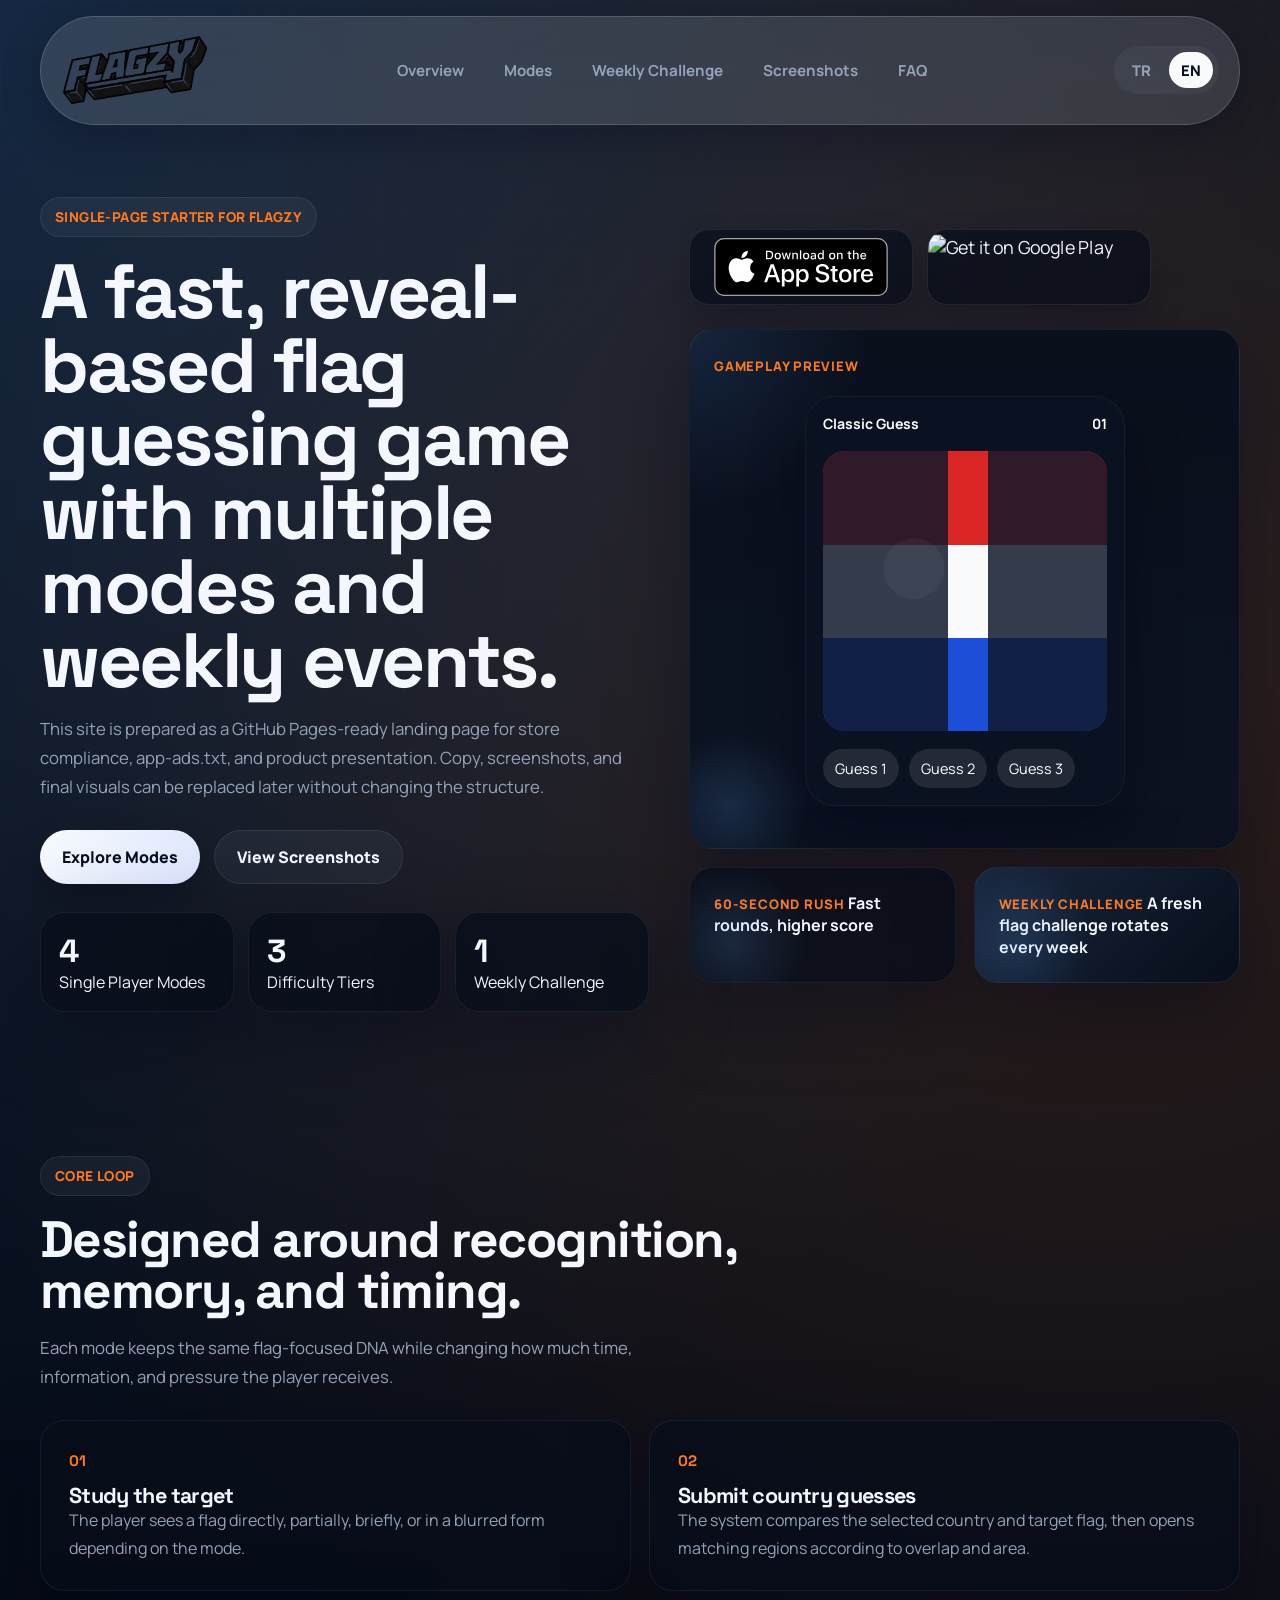
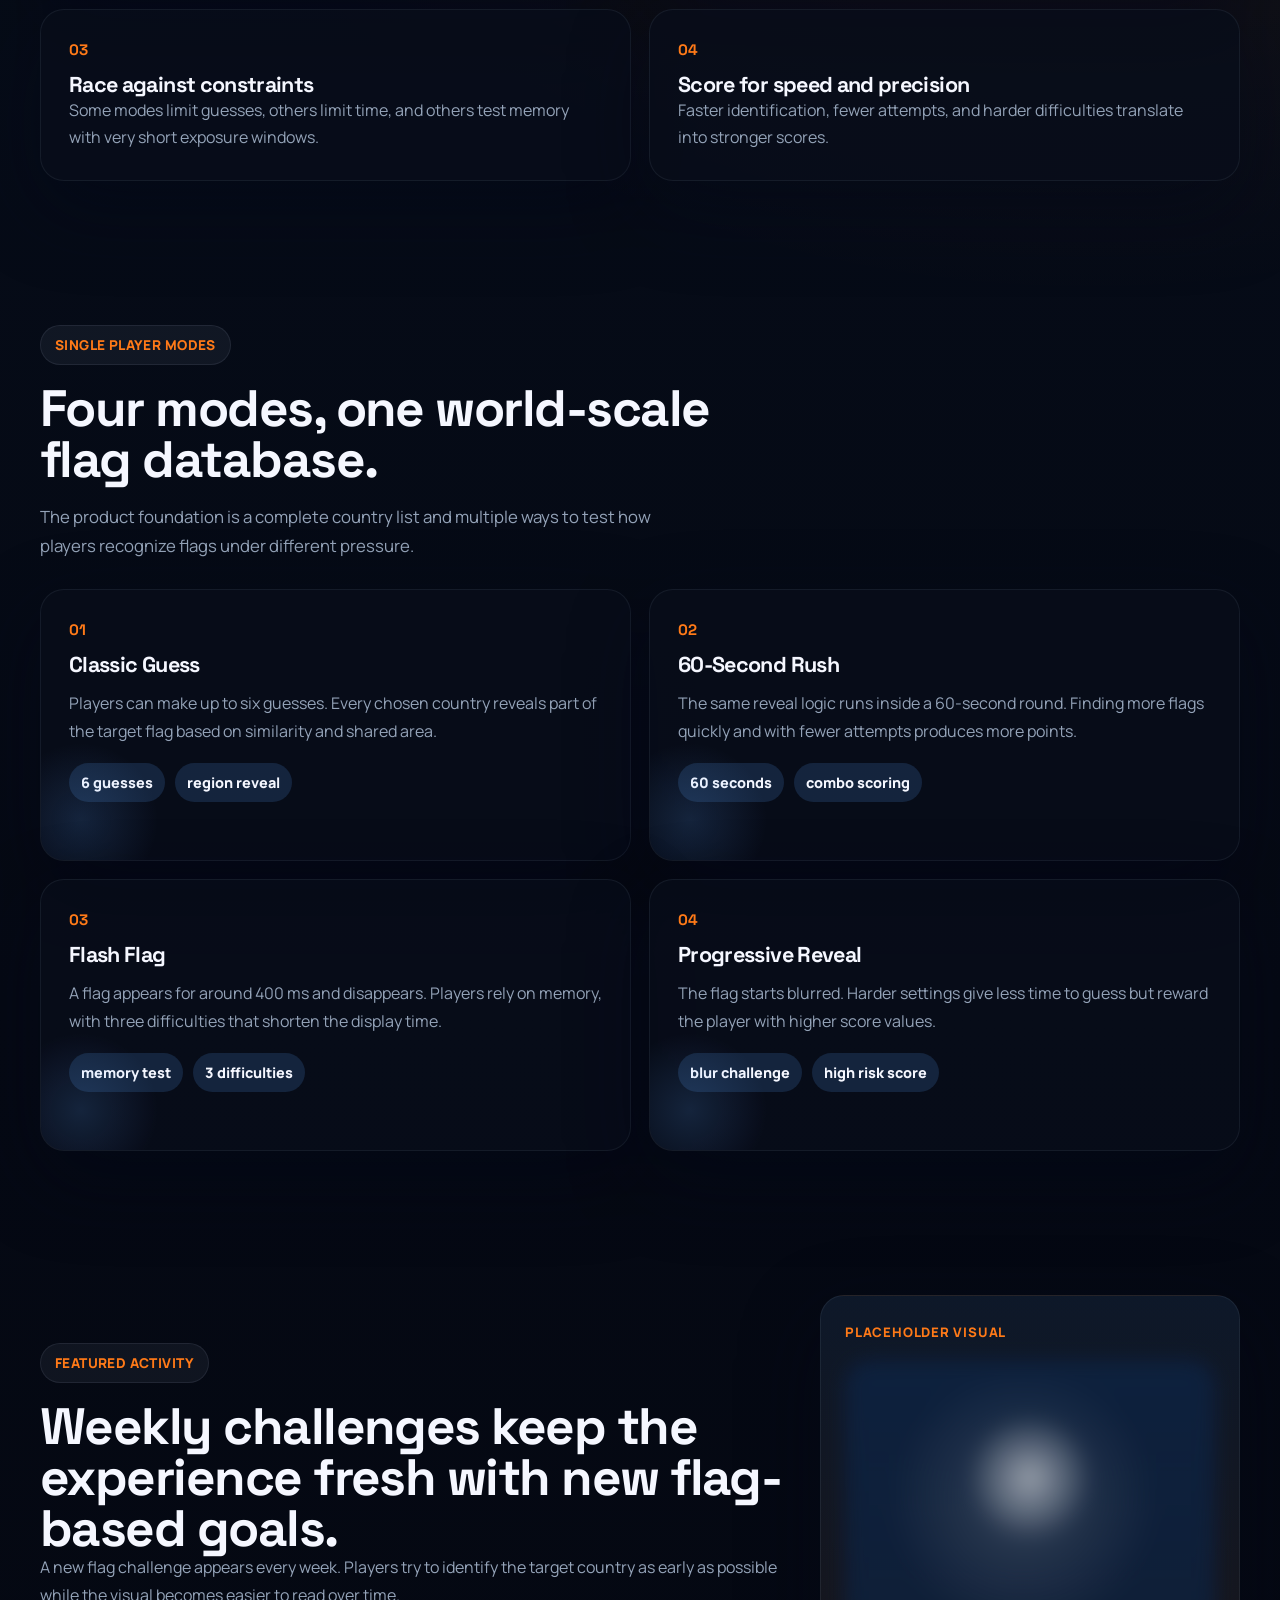
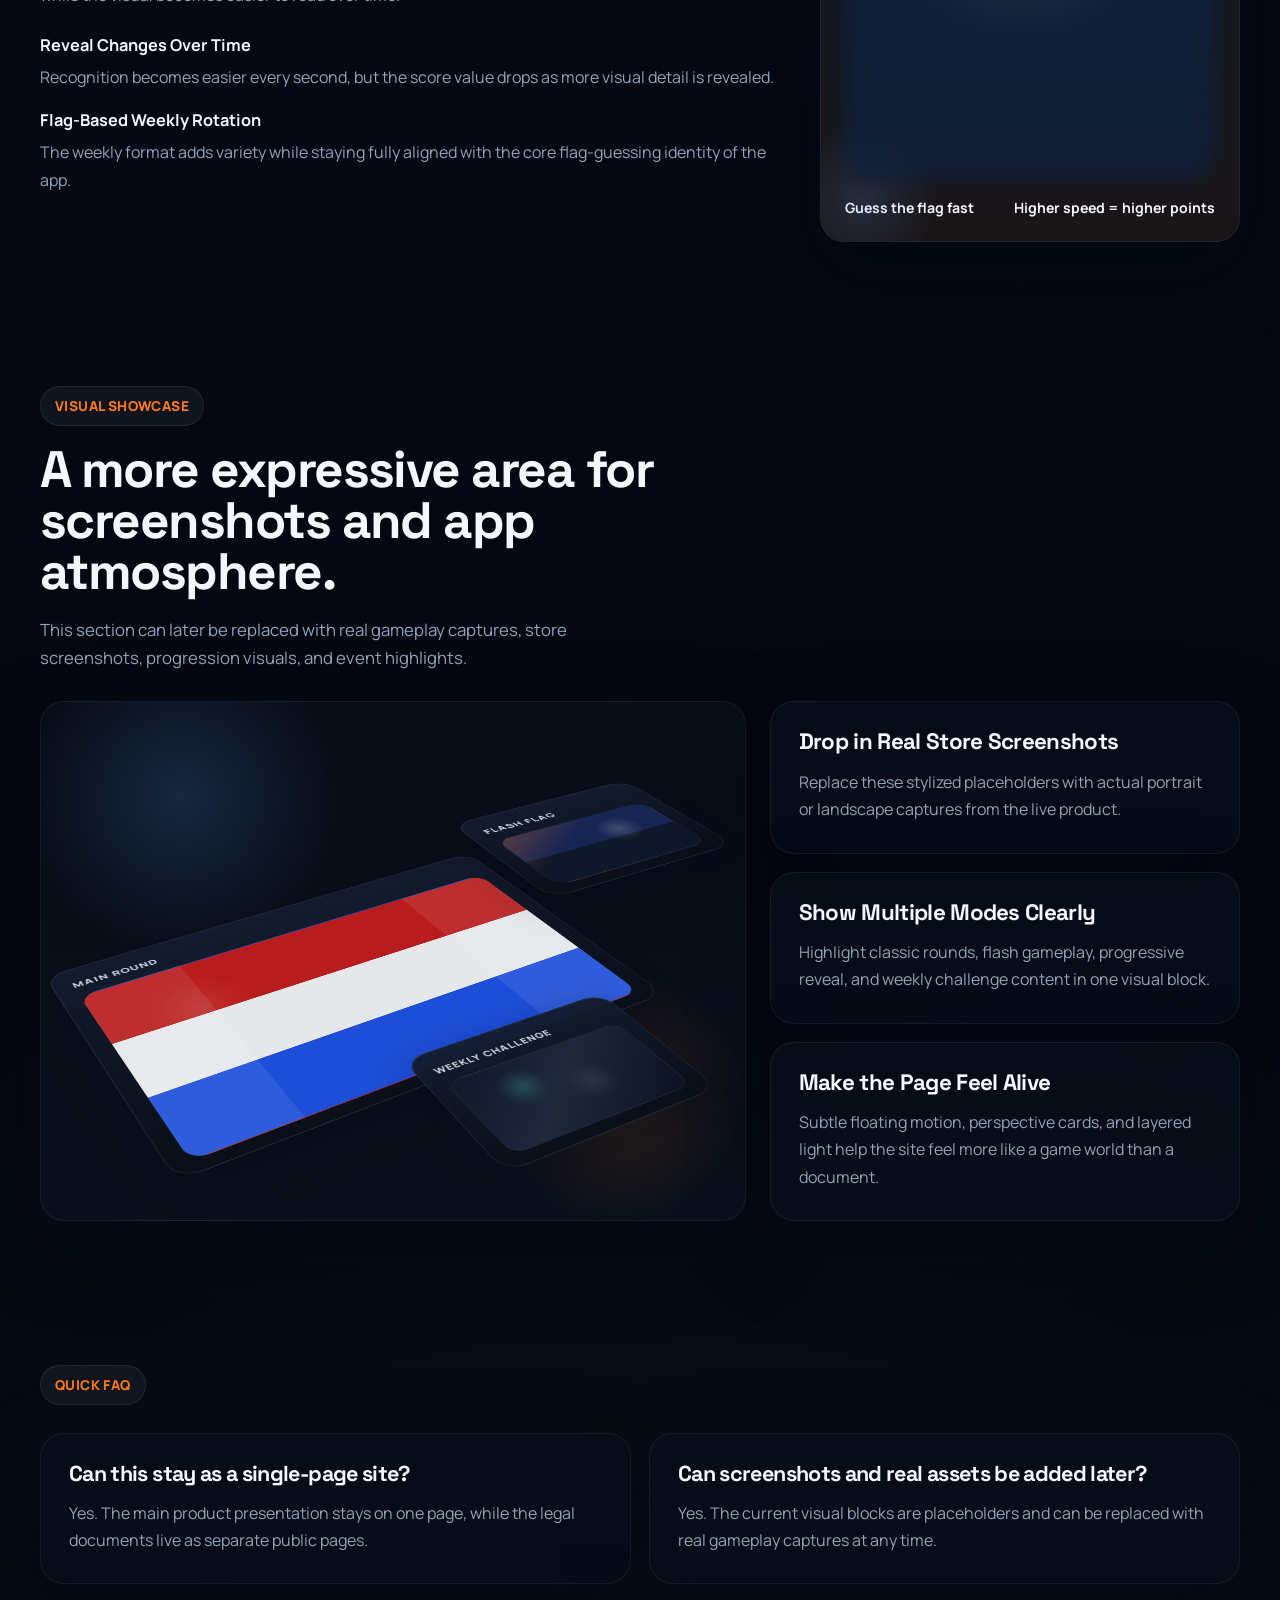
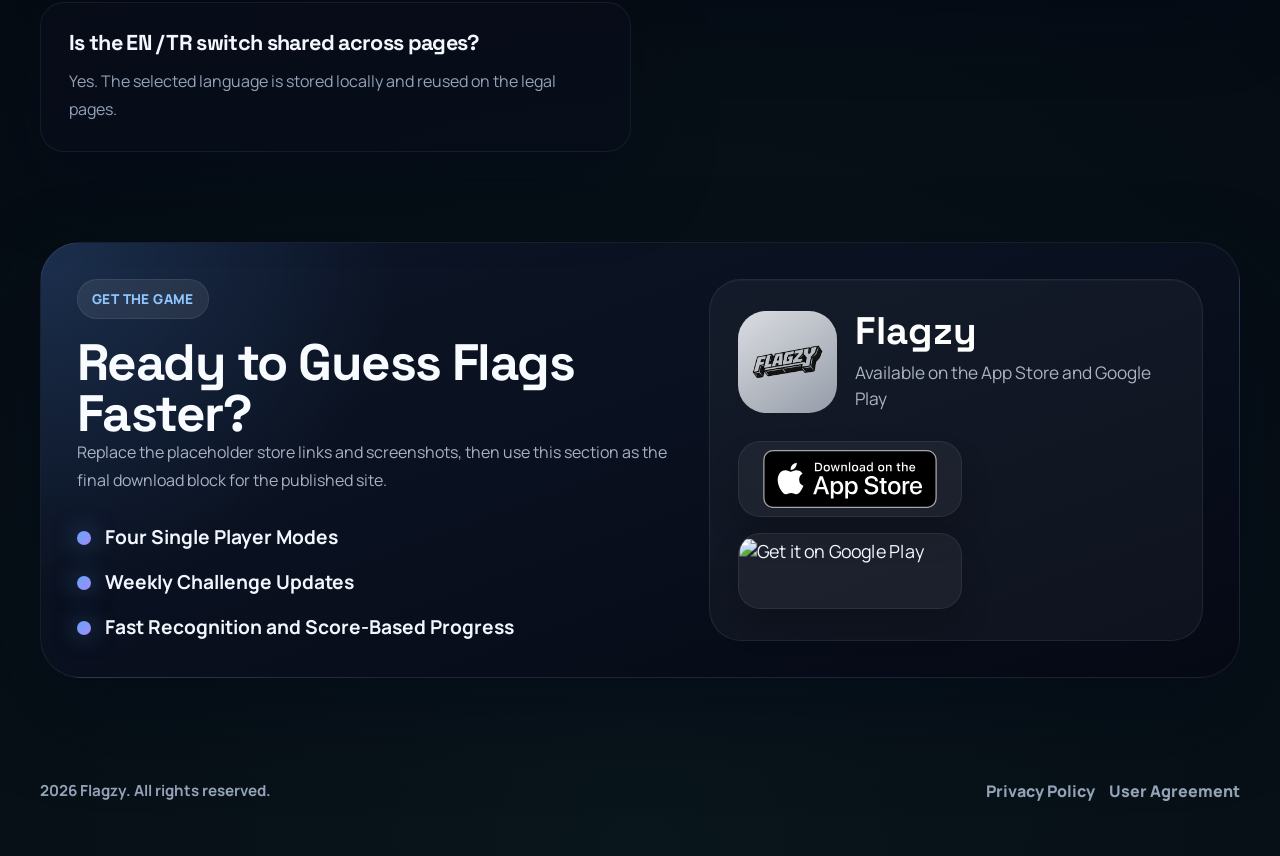
==== commit a121226b: "Flagzy Güncel Site" ====
--- a/index.html
+++ b/index.html
@@ -38,7 +38,7 @@
           <a href="#overview" data-i18n="navOverview">Overview</a>
           <a href="#modes" data-i18n="navModes">Modes</a>
           <a href="#event" data-i18n="navEvent">Weekly Event</a>
-          <a href="#compliance" data-i18n="navCompliance">Compliance</a>
+          <a href="#showcase" data-i18n="navCompliance">Screenshots</a>
           <a href="#faq" data-i18n="navFaq">FAQ</a>
         </nav>
 
@@ -71,9 +71,9 @@
               >
               <a
                 class="button button-secondary"
-                href="#compliance"
+                href="#showcase"
                 data-i18n="heroCtaSecondary"
-                >View compliance</a
+                >View screenshots</a
               >
             </div>
 
@@ -88,12 +88,37 @@
               </article>
               <article class="stat-card">
                 <strong>1</strong>
-                <span data-i18n="heroStatEvent">Weekly Football Event</span>
+                <span data-i18n="heroStatEvent">Weekly Challenge</span>
               </article>
             </div>
           </div>
 
           <div class="hero-visual">
+            <div class="hero-store-links">
+              <a
+                href="#"
+                data-store-link="appStore"
+                class="hero-store-link"
+                aria-label="App Store download link"
+              >
+                <img
+                  src="assets/store-badges/app-store-badge.svg"
+                  alt="Download on the App Store"
+                />
+              </a>
+              <a
+                href="#"
+                data-store-link="googlePlay"
+                class="hero-store-link"
+                aria-label="Google Play download link"
+              >
+                <img
+                  src="assets/store-badges/google-play-badge.png"
+                  alt="Get it on Google Play"
+                />
+              </a>
+            </div>
+
             <div class="visual-card visual-card-main">
               <span class="visual-tag" data-i18n="visualTag">Gameplay Preview</span>
               <div class="mock-phone">
@@ -125,7 +150,7 @@
               <div class="visual-card accent-card">
                 <span class="mini-label" data-i18n="miniLabelReveal">Weekly Event</span>
                 <strong data-i18n="miniValueReveal"
-                  >Blurred football legends reveal over time</strong
+                  >A fresh flag challenge rotates every week</strong
                 >
               </div>
             </div>
@@ -251,26 +276,26 @@
             <div class="section-copy">
               <span class="eyebrow" data-i18n="eventEyebrow">Featured activity</span>
               <h2 data-i18n="eventTitle">
-                Weekly football events add a different kind of national trivia.
+                Weekly challenges keep the experience fresh with new flag-based goals.
               </h2>
               <p data-i18n="eventText">
-                Famous footballers appear in a blurred image. The blur reduces
-                over time, and the player earns more points by guessing the
-                footballer's country as early as possible.
+                A new flag challenge appears every week. Players try to identify
+                the target country as early as possible while the visual becomes
+                easier to read over time.
               </p>
               <div class="event-points">
                 <div>
-                  <strong data-i18n="eventPointOneTitle">Blur decreases over time</strong>
+                  <strong data-i18n="eventPointOneTitle">Reveal Changes Over Time</strong>
                   <p data-i18n="eventPointOneText">
                     Recognition becomes easier every second, but the score value
-                    drops as the image sharpens.
+                    drops as more visual detail is revealed.
                   </p>
                 </div>
                 <div>
-                  <strong data-i18n="eventPointTwoTitle">Country-based answer loop</strong>
+                  <strong data-i18n="eventPointTwoTitle">Flag-Based Weekly Rotation</strong>
                   <p data-i18n="eventPointTwoText">
-                    The same national focus connects the event back to the core
-                    identity of the app.
+                    The weekly format adds variety while staying fully aligned
+                    with the core flag-guessing identity of the app.
                   </p>
                 </div>
               </div>
@@ -281,7 +306,7 @@
                 <span class="player-label" data-i18n="playerLabel">Placeholder visual</span>
                 <div class="player-photo"></div>
                 <div class="player-footer">
-                  <span data-i18n="playerFooterOne">Guess nationality fast</span>
+                  <span data-i18n="playerFooterOne">Guess the flag fast</span>
                   <span data-i18n="playerFooterTwo">Higher speed = higher points</span>
                 </div>
               </div>
@@ -289,53 +314,59 @@
           </div>
         </section>
 
-        <section class="section compliance-section" id="compliance">
+        <section class="section showcase-section" id="showcase">
           <div class="section-heading">
-            <span class="eyebrow" data-i18n="complianceEyebrow">Publishing readiness</span>
-            <h2 data-i18n="complianceTitle">Public pages prepared for ads and store setup.</h2>
+            <span class="eyebrow" data-i18n="complianceEyebrow">Visual Showcase</span>
+            <h2 data-i18n="complianceTitle">A more expressive area for screenshots and app atmosphere.</h2>
             <p data-i18n="complianceText">
-              This starter includes the core public-facing pages commonly needed
-              when configuring AdMob, Google Play Console, and App Store
-              Connect.
+              This section can later be replaced with real gameplay captures,
+              store screenshots, progression visuals, and event highlights.
             </p>
           </div>
 
-          <div class="compliance-grid">
-            <article class="compliance-card">
-              <h3 data-i18n="complianceCardOneTitle">AdMob / app-ads.txt</h3>
-              <p data-i18n="complianceCardOneText">
-                A root-level app-ads.txt file is included with placeholder
-                publisher information so the path is ready to replace.
-              </p>
-              <a href="app-ads.txt" class="inline-link" data-i18n="complianceCardOneLink"
-                >Open app-ads.txt</a
-              >
-            </article>
-
-            <article class="compliance-card">
-              <h3 data-i18n="complianceCardTwoTitle">Google Play Console</h3>
-              <p data-i18n="complianceCardTwoText">
-                Privacy Policy and User Agreement pages are linked and ready to
-                be submitted as public URLs from the Play Console.
-              </p>
-              <a href="privacy.html" class="inline-link" data-i18n="complianceCardTwoLink"
-                >Open Privacy Policy</a
-              >
-            </article>
-
-            <article class="compliance-card">
-              <h3 data-i18n="complianceCardThreeTitle">App Store Connect</h3>
-              <p data-i18n="complianceCardThreeText">
-                Legal copy, support references, and a clear product summary are
-                organized so the site can evolve into a complete app info hub.
-              </p>
-              <a
-                href="user-agreement.html"
-                class="inline-link"
-                data-i18n="complianceCardThreeLink"
-                >Open User Agreement</a
-              >
-            </article>
+          <div class="showcase-grid">
+            <article class="showcase-stage">
+              <div class="iso-scene">
+                <div class="iso-card iso-card-large">
+                  <span class="iso-label" data-i18n="showcaseCardOneLabel">Main Round</span>
+                  <div class="iso-screen iso-screen-flag"></div>
+                </div>
+                <div class="iso-card iso-card-top">
+                  <span class="iso-label" data-i18n="showcaseCardTwoLabel">Flash Flag</span>
+                  <div class="iso-screen iso-screen-flash"></div>
+                </div>
+                <div class="iso-card iso-card-bottom">
+                  <span class="iso-label" data-i18n="showcaseCardThreeLabel">Weekly Challenge</span>
+                  <div class="iso-screen iso-screen-weekly"></div>
+                </div>
+              </div>
+            </article>
+
+            <div class="showcase-copy-grid">
+              <article class="showcase-copy-card">
+                <h3 data-i18n="complianceCardOneTitle">Drop in Real Store Screenshots</h3>
+                <p data-i18n="complianceCardOneText">
+                  Replace these stylized placeholders with actual portrait or
+                  landscape captures from the live product.
+                </p>
+              </article>
+
+              <article class="showcase-copy-card">
+                <h3 data-i18n="complianceCardTwoTitle">Show Multiple Modes Clearly</h3>
+                <p data-i18n="complianceCardTwoText">
+                  Highlight classic rounds, flash gameplay, progressive reveal,
+                  and weekly challenge content in one visual block.
+                </p>
+              </article>
+
+              <article class="showcase-copy-card">
+                <h3 data-i18n="complianceCardThreeTitle">Make the Page Feel Alive</h3>
+                <p data-i18n="complianceCardThreeText">
+                  Subtle floating motion, perspective cards, and layered light
+                  help the site feel more like a game world than a document.
+                </p>
+              </article>
+            </div>
           </div>
         </section>
 
@@ -385,7 +416,7 @@
 
               <ul class="download-points">
                 <li data-i18n="downloadPointOne">Four Single Player Modes</li>
-                <li data-i18n="downloadPointTwo">Weekly Football Event Challenges</li>
+                <li data-i18n="downloadPointTwo">Weekly Challenge Updates</li>
                 <li data-i18n="downloadPointThree">Fast Recognition and Score-Based Progress</li>
               </ul>
             </div>
@@ -408,27 +439,25 @@
                 <a
                   href="#"
                   class="store-badge"
-                  aria-label="Placeholder App Store Link"
+                  data-store-link="appStore"
+                  aria-label="App Store download link"
                 >
-                  <span class="store-badge-top" data-i18n="downloadAppStoreTop"
-                    >Download on the</span
-                  >
-                  <span class="store-badge-main" data-i18n="downloadAppStoreMain"
-                    >App Store</span
-                  >
+                  <img
+                    src="assets/store-badges/app-store-badge.svg"
+                    alt="Download on the App Store"
+                  />
                 </a>
 
                 <a
                   href="#"
                   class="store-badge store-badge-play"
-                  aria-label="Placeholder Google Play Link"
+                  data-store-link="googlePlay"
+                  aria-label="Google Play download link"
                 >
-                  <span class="store-badge-top" data-i18n="downloadGooglePlayTop"
-                    >Get it on</span
-                  >
-                  <span class="store-badge-main" data-i18n="downloadGooglePlayMain"
-                    >Google Play</span
-                  >
+                  <img
+                    src="assets/store-badges/google-play-badge.png"
+                    alt="Get it on Google Play"
+                  />
                 </a>
               </div>
             </div>
@@ -437,10 +466,10 @@
       </main>
 
       <footer class="site-footer">
+        <p class="footer-copy" data-i18n="footerCopy">2026 Flagzy. All rights reserved.</p>
         <div class="footer-links">
           <a href="privacy.html" data-i18n="footerPrivacy">Privacy Policy</a>
           <a href="user-agreement.html" data-i18n="footerAgreement">User Agreement</a>
-          <a href="app-ads.txt">app-ads.txt</a>
         </div>
       </footer>
     </div>
--- a/styles.css
+++ b/styles.css
@@ -1,16 +1,16 @@
 :root {
-  --bg: #f4efe5;
-  --bg-soft: #fff9ef;
-  --surface: rgba(255, 255, 255, 0.8);
-  --surface-strong: #fffdf8;
-  --text: #10213a;
-  --muted: #526073;
-  --line: rgba(16, 33, 58, 0.12);
-  --accent: #f97316;
-  --accent-soft: rgba(249, 115, 22, 0.16);
-  --mint: #14b8a6;
-  --gold: #f4b400;
-  --shadow: 0 28px 80px rgba(16, 33, 58, 0.12);
+  --bg: #050914;
+  --bg-soft: #0b1222;
+  --surface: rgba(9, 15, 28, 0.8);
+  --surface-strong: #0d1426;
+  --text: #f5f7ff;
+  --muted: #94a3b8;
+  --line: rgba(148, 163, 184, 0.16);
+  --accent: #ff7a18;
+  --accent-soft: rgba(96, 165, 250, 0.16);
+  --mint: #4fd1c5;
+  --gold: #f5b942;
+  --shadow: 0 28px 80px rgba(2, 6, 23, 0.42);
   --radius-xl: 32px;
   --radius-lg: 24px;
   --radius-md: 18px;
@@ -31,9 +31,10 @@
   font-family: "Manrope", sans-serif;
   color: var(--text);
   background:
-    radial-gradient(circle at top left, rgba(20, 184, 166, 0.18), transparent 28%),
-    radial-gradient(circle at 85% 15%, rgba(249, 115, 22, 0.2), transparent 24%),
-    linear-gradient(180deg, #fff8ee 0%, #f4efe5 45%, #efe7d9 100%);
+    radial-gradient(circle at top left, rgba(96, 165, 250, 0.16), transparent 26%),
+    radial-gradient(circle at 85% 12%, rgba(255, 122, 24, 0.16), transparent 24%),
+    radial-gradient(circle at 50% 100%, rgba(79, 209, 197, 0.08), transparent 28%),
+    linear-gradient(180deg, #07101e 0%, #050914 46%, #03060d 100%);
 }
 
 body::before {
@@ -42,8 +43,8 @@
   inset: 0;
   pointer-events: none;
   background-image:
-    linear-gradient(rgba(16, 33, 58, 0.03) 1px, transparent 1px),
-    linear-gradient(90deg, rgba(16, 33, 58, 0.03) 1px, transparent 1px);
+    linear-gradient(rgba(148, 163, 184, 0.04) 1px, transparent 1px),
+    linear-gradient(90deg, rgba(148, 163, 184, 0.04) 1px, transparent 1px);
   background-size: 42px 42px;
   mask-image: linear-gradient(180deg, rgba(0, 0, 0, 0.45), transparent 70%);
 }
@@ -75,11 +76,11 @@
   min-height: var(--header-height);
   margin-top: 16px;
   padding: 16px 20px;
-  background: rgba(255, 253, 248, 0.86);
-  border: 1px solid rgba(255, 255, 255, 0.8);
+  background: rgba(156, 163, 175, 0.22);
+  border: 1px solid rgba(229, 231, 235, 0.18);
   border-radius: 999px;
   backdrop-filter: blur(20px);
-  box-shadow: 0 12px 40px rgba(16, 33, 58, 0.08);
+  box-shadow: 0 12px 40px rgba(2, 6, 23, 0.24);
 }
 
 .brand,
@@ -119,7 +120,7 @@
 .site-nav a:focus-visible,
 .legal-nav a:focus-visible {
   color: var(--text);
-  background: rgba(16, 33, 58, 0.06);
+  background: rgba(148, 163, 184, 0.08);
   transform: translateY(-1px);
 }
 
@@ -129,7 +130,7 @@
   padding: 10px 14px;
   border: 0;
   border-radius: 999px;
-  background: rgba(16, 33, 58, 0.08);
+  background: rgba(148, 163, 184, 0.1);
   color: var(--text);
   font: inherit;
   font-weight: 800;
@@ -141,7 +142,7 @@
   align-items: center;
   gap: 6px;
   padding: 6px;
-  background: rgba(16, 33, 58, 0.06);
+  background: rgba(148, 163, 184, 0.08);
   border-radius: 999px;
 }
 
@@ -161,8 +162,8 @@
 }
 
 .lang-switch button.is-active {
-  color: #ffffff;
-  background: var(--text);
+  color: #07101e;
+  background: #f8fafc;
 }
 
 .section {
@@ -189,8 +190,8 @@
   gap: 8px;
   padding: 10px 14px;
   border-radius: 999px;
-  background: rgba(255, 255, 255, 0.62);
-  border: 1px solid rgba(16, 33, 58, 0.08);
+  background: rgba(148, 163, 184, 0.08);
+  border: 1px solid rgba(148, 163, 184, 0.12);
   font-size: 0.85rem;
   font-weight: 800;
   letter-spacing: 0.03em;
@@ -264,15 +265,15 @@
 }
 
 .button-primary {
-  color: #ffffff;
-  background: linear-gradient(135deg, var(--text), #1f3d5d);
-  box-shadow: 0 18px 34px rgba(16, 33, 58, 0.18);
+  color: #07101e;
+  background: linear-gradient(135deg, #f8fafc, #dbe4ff);
+  box-shadow: 0 18px 34px rgba(2, 6, 23, 0.28);
 }
 
 .button-secondary {
   color: var(--text);
-  background: rgba(255, 255, 255, 0.8);
-  border: 1px solid rgba(16, 33, 58, 0.08);
+  background: rgba(148, 163, 184, 0.08);
+  border: 1px solid rgba(148, 163, 184, 0.14);
 }
 
 .hero-stats {
@@ -292,8 +293,8 @@
 .player-card {
   position: relative;
   overflow: hidden;
-  background: rgba(255, 255, 255, 0.72);
-  border: 1px solid rgba(255, 255, 255, 0.9);
+  background: rgba(8, 14, 26, 0.78);
+  border: 1px solid rgba(148, 163, 184, 0.1);
   border-radius: var(--radius-lg);
   box-shadow: var(--shadow);
 }
@@ -320,8 +321,48 @@
 .visual-card-main {
   min-height: 520px;
   background:
-    linear-gradient(180deg, rgba(255, 255, 255, 0.96), rgba(255, 248, 238, 0.9)),
-    linear-gradient(145deg, rgba(249, 115, 22, 0.08), rgba(20, 184, 166, 0.08));
+    radial-gradient(circle at top left, rgba(96, 165, 250, 0.14), transparent 24%),
+    linear-gradient(180deg, rgba(9, 15, 28, 0.96), rgba(10, 18, 34, 0.92));
+}
+
+.hero-store-links {
+  display: flex;
+  flex-wrap: wrap;
+  gap: 14px;
+  margin-top: 4px;
+  margin-bottom: 6px;
+}
+
+.hero-store-link {
+  display: inline-flex;
+  align-items: center;
+  justify-content: center;
+  width: 224px;
+  height: 76px;
+  padding: 8px 12px;
+  overflow: hidden;
+  border-radius: 20px;
+  background: rgba(8, 14, 26, 0.7);
+  border: 1px solid rgba(148, 163, 184, 0.14);
+  box-shadow: 0 16px 34px rgba(2, 6, 23, 0.24);
+  transition:
+    transform 180ms ease,
+    box-shadow 180ms ease,
+    background-color 180ms ease;
+}
+
+.hero-store-link:hover,
+.hero-store-link:focus-visible {
+  transform: translateY(-2px);
+  box-shadow: 0 20px 36px rgba(2, 6, 23, 0.32);
+  background: rgba(12, 19, 34, 0.92);
+}
+
+.hero-store-link img {
+  display: block;
+  width: 100%;
+  height: 100%;
+  object-fit: contain;
 }
 
 .visual-card::before,
@@ -333,7 +374,7 @@
   width: 160px;
   height: 160px;
   border-radius: 50%;
-  background: radial-gradient(circle, rgba(249, 115, 22, 0.18), transparent 68%);
+  background: radial-gradient(circle, rgba(96, 165, 250, 0.16), transparent 68%);
 }
 
 .visual-tag,
@@ -357,9 +398,11 @@
   width: min(320px, 100%);
   padding: 18px;
   border-radius: 30px;
-  background: #0f172a;
+  background: #0a1120;
   color: #ffffff;
-  box-shadow: inset 0 0 0 1px rgba(255, 255, 255, 0.06);
+  box-shadow:
+    inset 0 0 0 1px rgba(148, 163, 184, 0.08),
+    0 26px 54px rgba(2, 6, 23, 0.4);
 }
 
 .mock-header,
@@ -377,7 +420,7 @@
   margin: 18px 0;
   overflow: hidden;
   border-radius: 22px;
-  background: #10213a;
+  background: #091423;
 }
 
 .flag-strip {
@@ -414,7 +457,7 @@
 .guess-chip {
   padding: 10px 12px;
   border-radius: 999px;
-  background: rgba(255, 255, 255, 0.08);
+  background: rgba(255, 255, 255, 0.1);
   font-size: 0.9rem;
 }
 
@@ -426,8 +469,8 @@
 
 .accent-card {
   background:
-    linear-gradient(135deg, rgba(20, 184, 166, 0.16), rgba(255, 255, 255, 0.92)),
-    rgba(255, 255, 255, 0.88);
+    linear-gradient(135deg, rgba(96, 165, 250, 0.16), rgba(8, 14, 26, 0.94)),
+    rgba(8, 14, 26, 0.9);
 }
 
 .section-heading {
@@ -436,7 +479,7 @@
 
 .overview-grid,
 .modes-section,
-.compliance-section,
+.showcase-section,
 .faq-section {
   display: grid;
   gap: 28px;
@@ -444,11 +487,135 @@
 
 .flow-grid,
 .mode-grid,
-.compliance-grid,
-.faq-grid {
+ .faq-grid {
   display: grid;
   grid-template-columns: repeat(2, minmax(0, 1fr));
   gap: 18px;
+}
+
+.showcase-grid {
+  display: grid;
+  grid-template-columns: minmax(0, 1.2fr) minmax(320px, 0.8fr);
+  gap: 24px;
+  align-items: stretch;
+}
+
+.showcase-stage,
+.showcase-copy-card {
+  position: relative;
+  overflow: hidden;
+  background: rgba(8, 14, 26, 0.78);
+  border: 1px solid rgba(148, 163, 184, 0.1);
+  border-radius: var(--radius-lg);
+  box-shadow: var(--shadow);
+}
+
+.showcase-stage {
+  min-height: 520px;
+  padding: 28px;
+  background:
+    radial-gradient(circle at 20% 18%, rgba(96, 165, 250, 0.18), transparent 22%),
+    radial-gradient(circle at 82% 76%, rgba(255, 122, 24, 0.18), transparent 18%),
+    linear-gradient(180deg, rgba(7, 12, 23, 0.98), rgba(9, 16, 28, 0.95));
+}
+
+.iso-scene {
+  position: relative;
+  height: 100%;
+  min-height: 460px;
+  perspective: 1200px;
+}
+
+.iso-card {
+  position: absolute;
+  padding: 18px;
+  border-radius: 24px;
+  background: linear-gradient(180deg, rgba(18, 27, 46, 0.96), rgba(9, 14, 24, 0.98));
+  border: 1px solid rgba(148, 163, 184, 0.12);
+  box-shadow:
+    0 24px 60px rgba(2, 6, 23, 0.42),
+    inset 0 1px 0 rgba(255, 255, 255, 0.05);
+  transform-style: preserve-3d;
+}
+
+.iso-card-large {
+  inset: 82px 108px 34px 24px;
+  transform: rotateX(57deg) rotateZ(-31deg) translateZ(0);
+  animation: floatLarge 8s ease-in-out infinite;
+}
+
+.iso-card-top {
+  top: 18px;
+  right: 16px;
+  width: 220px;
+  height: 172px;
+  transform: rotateX(57deg) rotateZ(-29deg);
+  animation: floatSmall 7s ease-in-out infinite;
+}
+
+.iso-card-bottom {
+  right: 34px;
+  bottom: 24px;
+  width: 250px;
+  height: 188px;
+  transform: rotateX(57deg) rotateZ(-29deg);
+  animation: floatSmallReverse 7.5s ease-in-out infinite;
+}
+
+.iso-label {
+  display: inline-flex;
+  margin-bottom: 12px;
+  color: #cbd5e1;
+  font-size: 0.78rem;
+  font-weight: 800;
+  letter-spacing: 0.08em;
+  text-transform: uppercase;
+}
+
+.iso-screen {
+  height: calc(100% - 30px);
+  border-radius: 18px;
+  overflow: hidden;
+  border: 1px solid rgba(148, 163, 184, 0.08);
+  background-color: #0b1222;
+}
+
+.iso-screen-flag {
+  background:
+    radial-gradient(circle at 20% 28%, rgba(255, 255, 255, 0.08), transparent 12%),
+    linear-gradient(90deg, rgba(255, 255, 255, 0.08) 0 22%, transparent 22% 78%, rgba(255, 255, 255, 0.08) 78% 100%),
+    linear-gradient(180deg, #b91c1c 0 33%, #e5e7eb 33% 66%, #1d4ed8 66% 100%);
+}
+
+.iso-screen-flash {
+  background:
+    radial-gradient(circle at 68% 36%, rgba(255, 255, 255, 0.18), transparent 18%),
+    linear-gradient(145deg, rgba(255, 122, 24, 0.28), transparent 34%),
+    linear-gradient(180deg, #172554 0 50%, #0f172a 50% 100%);
+}
+
+.iso-screen-weekly {
+  background:
+    radial-gradient(circle at 30% 34%, rgba(79, 209, 197, 0.22), transparent 16%),
+    radial-gradient(circle at 62% 56%, rgba(255, 255, 255, 0.08), transparent 18%),
+    linear-gradient(135deg, #0f172a 0%, #1e293b 46%, #0b1222 100%);
+}
+
+.showcase-copy-grid {
+  display: grid;
+  gap: 18px;
+}
+
+.showcase-copy-card {
+  padding: 28px;
+}
+
+.showcase-copy-card h3 {
+  font-size: 1.4rem;
+}
+
+.showcase-copy-card p {
+  margin-top: 14px;
 }
 
 .download-section {
@@ -462,10 +629,10 @@
   padding: 36px;
   border-radius: 40px;
   background:
-    radial-gradient(circle at top left, rgba(96, 165, 250, 0.2), transparent 28%),
-    linear-gradient(160deg, #162342 0%, #0b1530 100%);
-  border: 1px solid rgba(255, 255, 255, 0.08);
-  box-shadow: 0 36px 90px rgba(8, 15, 34, 0.36);
+    radial-gradient(circle at top left, rgba(96, 165, 250, 0.18), transparent 28%),
+    linear-gradient(160deg, #0d1628 0%, #050914 100%);
+  border: 1px solid rgba(148, 163, 184, 0.12);
+  box-shadow: 0 36px 90px rgba(2, 6, 23, 0.42);
 }
 
 .download-eyebrow {
@@ -518,9 +685,9 @@
   gap: 28px;
   padding: 28px;
   border-radius: 32px;
-  background: rgba(255, 255, 255, 0.06);
-  border: 1px solid rgba(255, 255, 255, 0.08);
-  box-shadow: inset 0 1px 0 rgba(255, 255, 255, 0.04);
+  background: rgba(255, 255, 255, 0.04);
+  border: 1px solid rgba(148, 163, 184, 0.12);
+  box-shadow: inset 0 1px 0 rgba(255, 255, 255, 0.03);
 }
 
 .download-app {
@@ -536,7 +703,7 @@
   height: 102px;
   padding: 14px;
   border-radius: 28px;
-  background: linear-gradient(145deg, rgba(96, 165, 250, 0.26), rgba(14, 23, 48, 0.9));
+  background: linear-gradient(145deg, rgba(229, 231, 235, 0.95), rgba(156, 163, 175, 0.95));
   box-shadow: inset 0 1px 0 rgba(255, 255, 255, 0.08);
 }
 
@@ -569,13 +736,17 @@
 }
 
 .store-badge {
-  min-width: 218px;
-  padding: 16px 18px;
+  display: inline-flex;
+  align-items: center;
+  justify-content: center;
+  width: 224px;
+  height: 76px;
+  padding: 8px 12px;
+  overflow: hidden;
   border-radius: 22px;
-  color: #ffffff;
-  background: #07090f;
-  border: 1px solid rgba(255, 255, 255, 0.26);
-  box-shadow: 0 18px 30px rgba(0, 0, 0, 0.28);
+  background: rgba(255, 255, 255, 0.05);
+  border: 1px solid rgba(148, 163, 184, 0.12);
+  box-shadow: 0 18px 30px rgba(0, 0, 0, 0.18);
   transition:
     transform 180ms ease,
     box-shadow 180ms ease,
@@ -585,29 +756,20 @@
 .store-badge:hover,
 .store-badge:focus-visible {
   transform: translateY(-2px);
-  border-color: rgba(255, 255, 255, 0.4);
+  border-color: rgba(255, 255, 255, 0.24);
   box-shadow: 0 24px 38px rgba(0, 0, 0, 0.34);
 }
 
-.store-badge-play {
-  background: linear-gradient(135deg, #0e1c38, #12264b);
-}
-
-.store-badge-top,
-.store-badge-main {
+.store-badge img {
   display: block;
-}
-
-.store-badge-top {
-  font-size: 0.9rem;
-  color: rgba(255, 255, 255, 0.76);
-}
-
-.store-badge-main {
-  margin-top: 6px;
-  font-family: "Space Grotesk", sans-serif;
-  font-size: 2rem;
-  line-height: 1;
+  width: 100%;
+  height: 100%;
+  object-fit: contain;
+}
+
+[data-store-link="googlePlay"] img {
+  transform: scale(1.12);
+  transform-origin: center;
 }
 
 .info-card,
@@ -680,8 +842,8 @@
 .player-card {
   padding: 24px;
   background:
-    linear-gradient(180deg, rgba(16, 33, 58, 0.05), rgba(249, 115, 22, 0.1)),
-    rgba(255, 255, 255, 0.84);
+    linear-gradient(180deg, rgba(96, 165, 250, 0.08), rgba(255, 122, 24, 0.08)),
+    rgba(8, 14, 26, 0.84);
 }
 
 .player-photo {
@@ -710,18 +872,57 @@
 
 .site-footer {
   display: flex;
-  justify-content: center;
+  justify-content: space-between;
+  align-items: center;
   gap: 24px;
-  margin-top: 12px;
-  padding: 28px 0 10px;
-  border-top: 1px solid var(--line);
+  margin-top: 18px;
+  padding: 10px 0 4px;
+}
+
+.footer-copy {
+  color: var(--muted);
+  font-size: 0.95rem;
+  font-weight: 700;
+}
+
+@keyframes floatLarge {
+  0%,
+  100% {
+    transform: rotateX(57deg) rotateZ(-31deg) translate3d(0, 0, 0);
+  }
+
+  50% {
+    transform: rotateX(57deg) rotateZ(-31deg) translate3d(0, -14px, 0);
+  }
+}
+
+@keyframes floatSmall {
+  0%,
+  100% {
+    transform: rotateX(57deg) rotateZ(-29deg) translate3d(0, 0, 0);
+  }
+
+  50% {
+    transform: rotateX(57deg) rotateZ(-29deg) translate3d(0, -10px, 0);
+  }
+}
+
+@keyframes floatSmallReverse {
+  0%,
+  100% {
+    transform: rotateX(57deg) rotateZ(-29deg) translate3d(0, 0, 0);
+  }
+
+  50% {
+    transform: rotateX(57deg) rotateZ(-29deg) translate3d(0, 10px, 0);
+  }
 }
 
 .footer-links {
   display: flex;
   flex-wrap: wrap;
   align-content: center;
-  justify-content: center;
+  justify-content: flex-end;
   gap: 14px;
 }
 
@@ -756,6 +957,46 @@
 .legal-card h2 {
   margin-top: 0;
   font-size: clamp(1.5rem, 3vw, 2rem);
+}
+
+.legal-markdown > :first-child {
+  margin-top: 0;
+}
+
+.legal-markdown h2,
+.legal-markdown h3,
+.legal-markdown h4 {
+  margin-top: 28px;
+}
+
+.legal-markdown p + p,
+.legal-markdown ul + p,
+.legal-markdown ol + p,
+.legal-markdown p + ul,
+.legal-markdown p + ol {
+  margin-top: 16px;
+}
+
+.legal-markdown ul,
+.legal-markdown ol {
+  margin: 18px 0 0;
+  padding-left: 22px;
+  color: var(--muted);
+  line-height: 1.72;
+}
+
+.legal-markdown li + li {
+  margin-top: 10px;
+}
+
+.legal-markdown a {
+  color: var(--accent);
+  font-weight: 800;
+}
+
+.legal-markdown a:hover,
+.legal-markdown a:focus-visible {
+  text-decoration: underline;
 }
 
 @keyframes revealPulse {
@@ -787,7 +1028,8 @@
 @media (max-width: 1080px) {
   .hero,
   .event-layout,
-  .download-shell {
+  .download-shell,
+  .showcase-grid {
     grid-template-columns: 1fr;
   }
 
@@ -805,7 +1047,7 @@
     align-items: center;
   }
 
-  .site-nav {
+.site-nav {
     position: absolute;
     top: calc(100% + 12px);
     left: 0;
@@ -814,10 +1056,10 @@
     flex-direction: column;
     align-items: stretch;
     padding: 16px;
-    background: rgba(255, 253, 248, 0.96);
-    border: 1px solid rgba(255, 255, 255, 0.9);
+    background: rgba(8, 14, 26, 0.96);
+    border: 1px solid rgba(148, 163, 184, 0.12);
     border-radius: 28px;
-    box-shadow: 0 16px 50px rgba(16, 33, 58, 0.16);
+    box-shadow: 0 16px 50px rgba(2, 6, 23, 0.28);
   }
 
   .site-nav.is-open {
@@ -853,7 +1095,6 @@
 
   .flow-grid,
   .mode-grid,
-  .compliance-grid,
   .faq-grid,
   .hero-stats,
   .visual-stack {
@@ -898,6 +1139,32 @@
     border-radius: 24px;
   }
 
+  .showcase-stage {
+    min-height: 420px;
+  }
+
+  .iso-scene {
+    min-height: 360px;
+  }
+
+  .iso-card-large {
+    inset: 72px 84px 24px 14px;
+  }
+
+  .iso-card-top {
+    width: 186px;
+    height: 146px;
+  }
+
+  .iso-card-bottom {
+    width: 210px;
+    height: 162px;
+  }
+
+  .hero-store-links {
+    justify-content: stretch;
+  }
+
   .download-app {
     flex-direction: column;
     align-items: flex-start;
@@ -916,13 +1183,21 @@
     flex-direction: column;
   }
 
+  .hero-store-link,
   .store-badge {
     min-width: 0;
     width: 100%;
   }
 
+  .store-badge img,
+  .hero-store-link img {
+    max-width: 100%;
+    height: auto;
+  }
+
   .site-footer {
     flex-direction: column;
+    align-items: flex-start;
   }
 
   .footer-links {
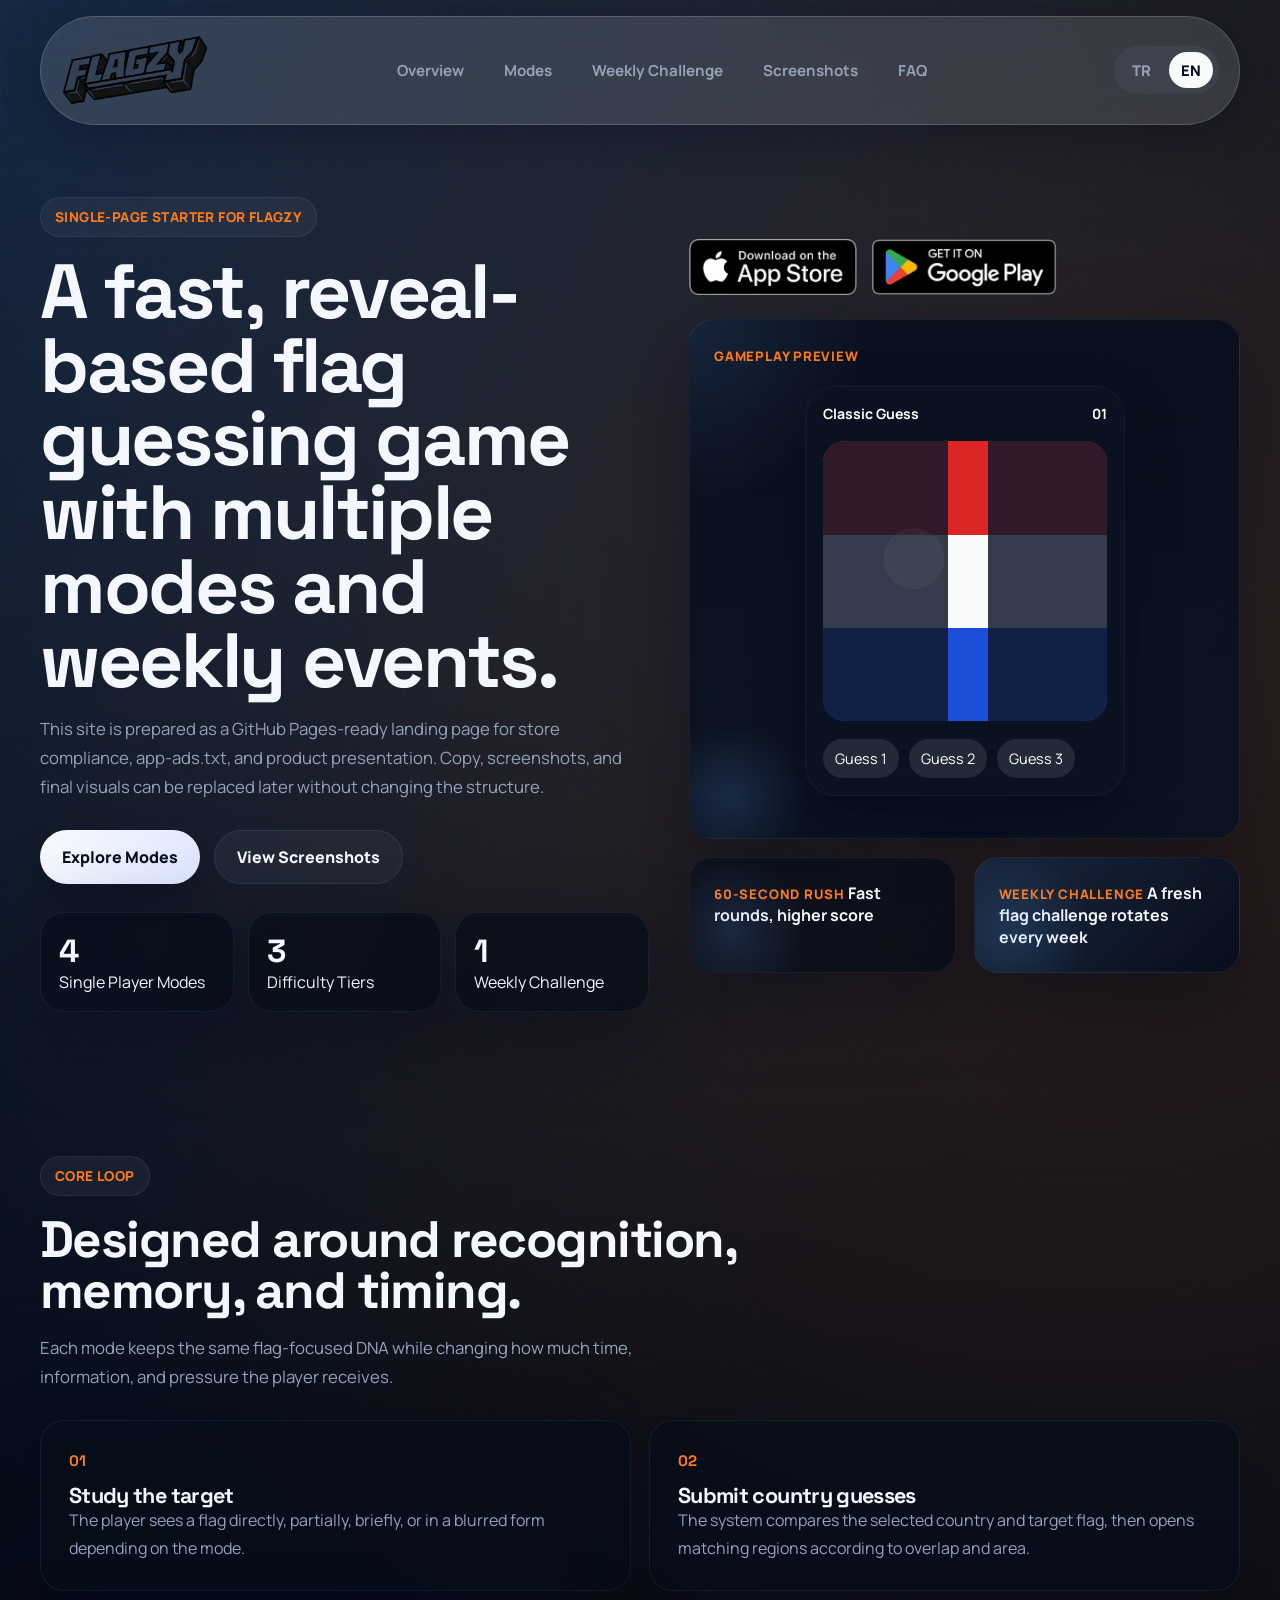
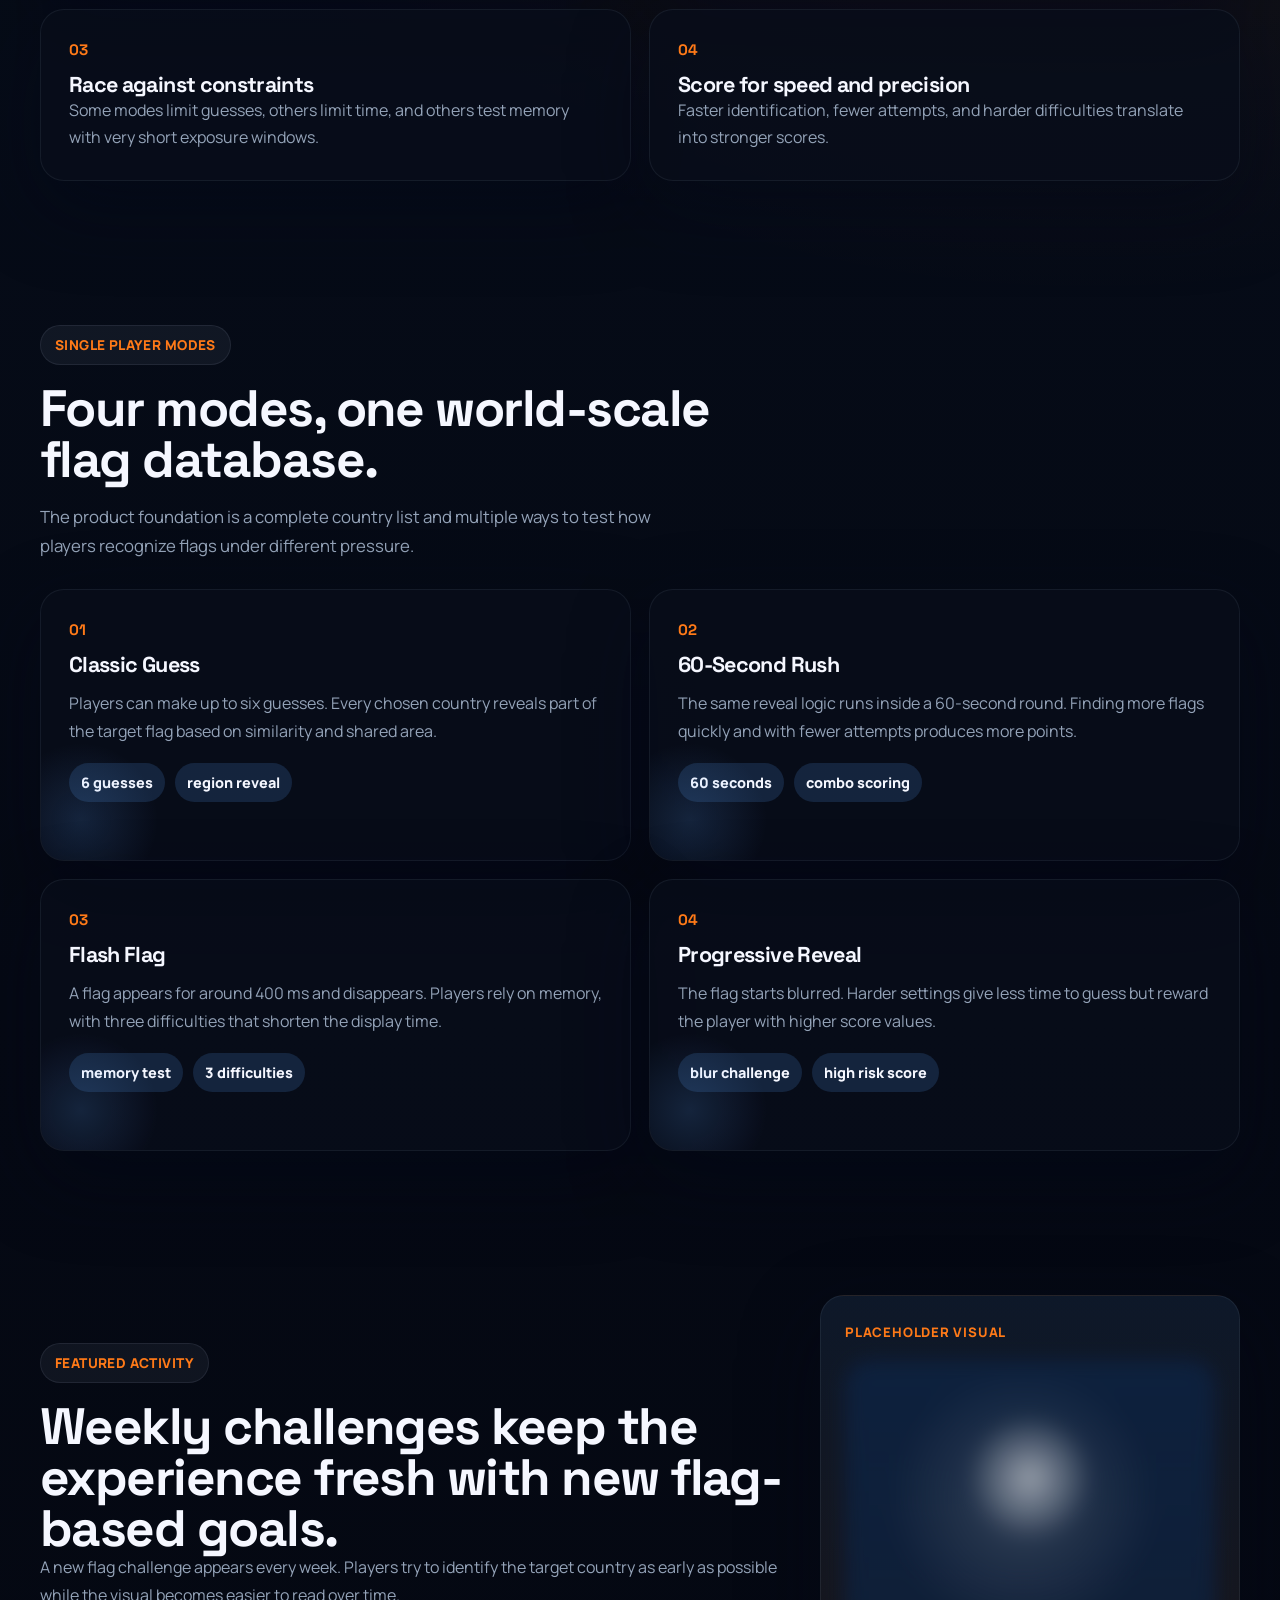
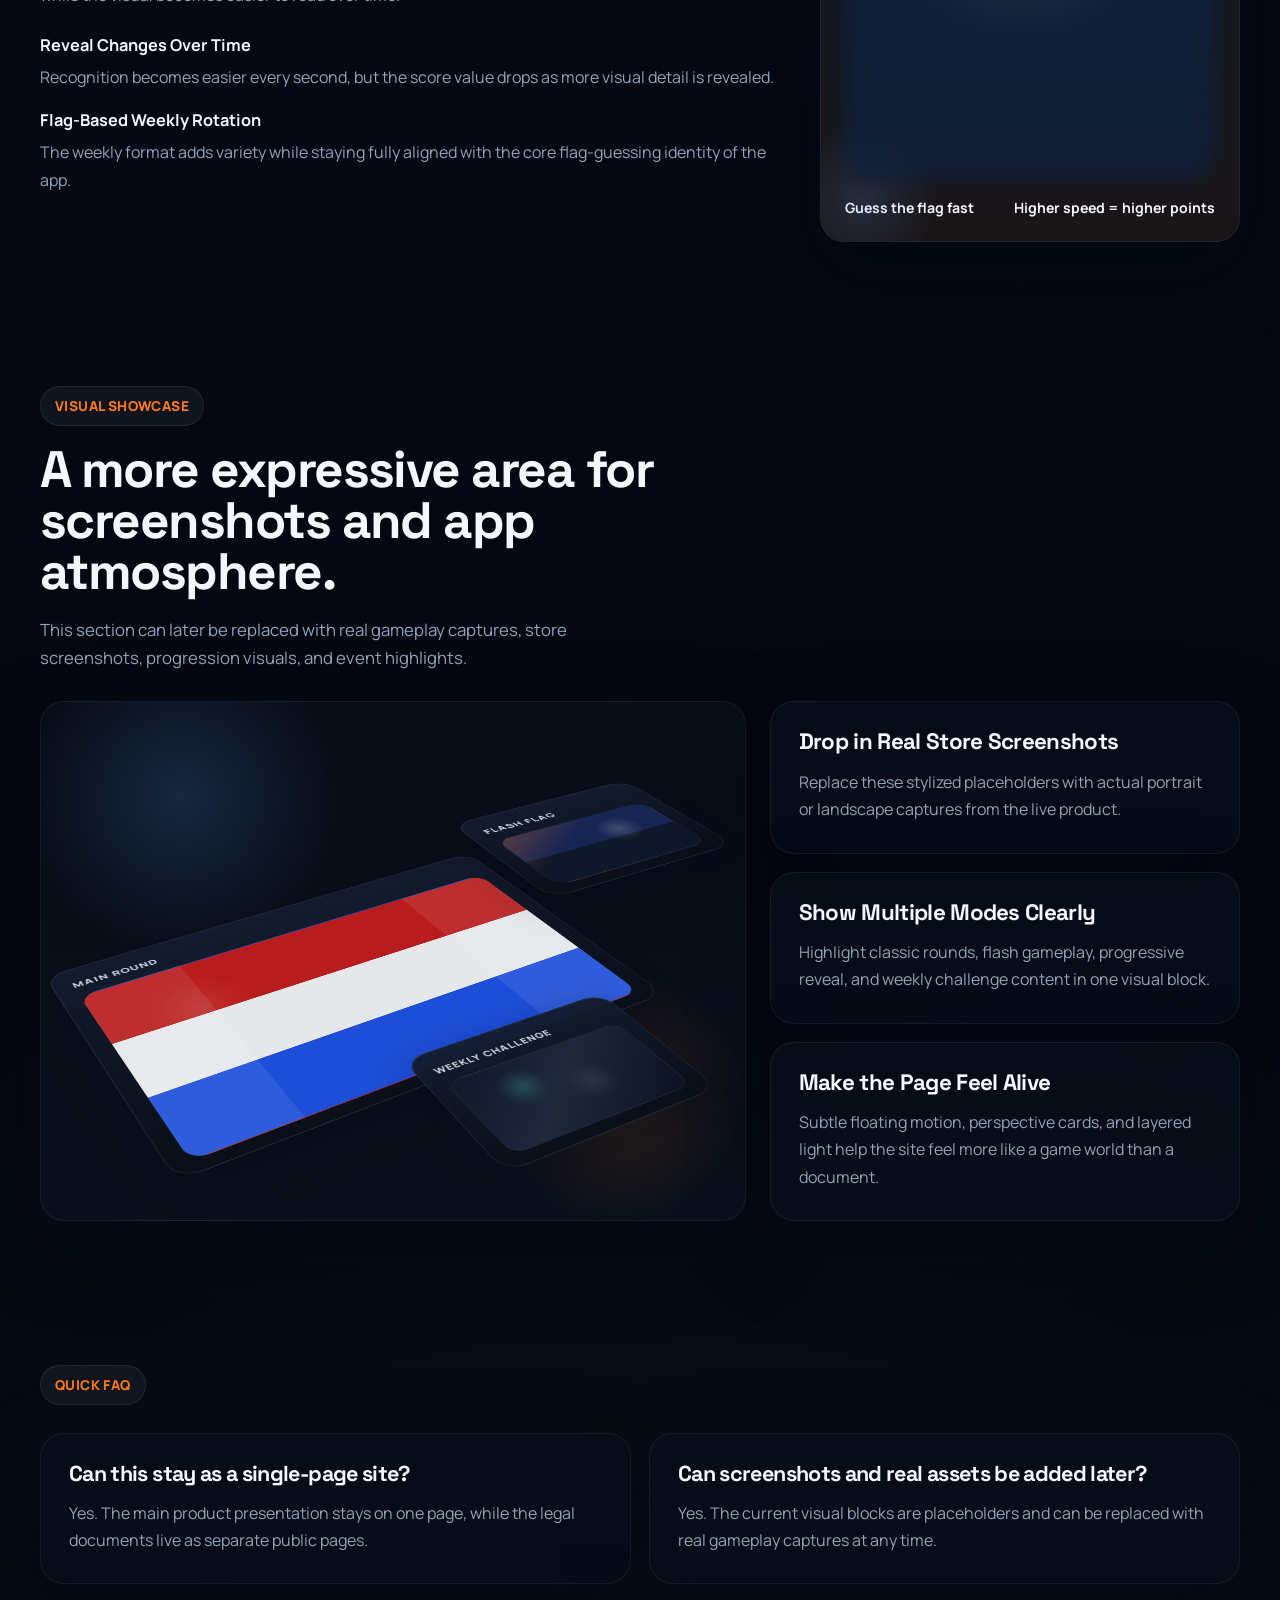
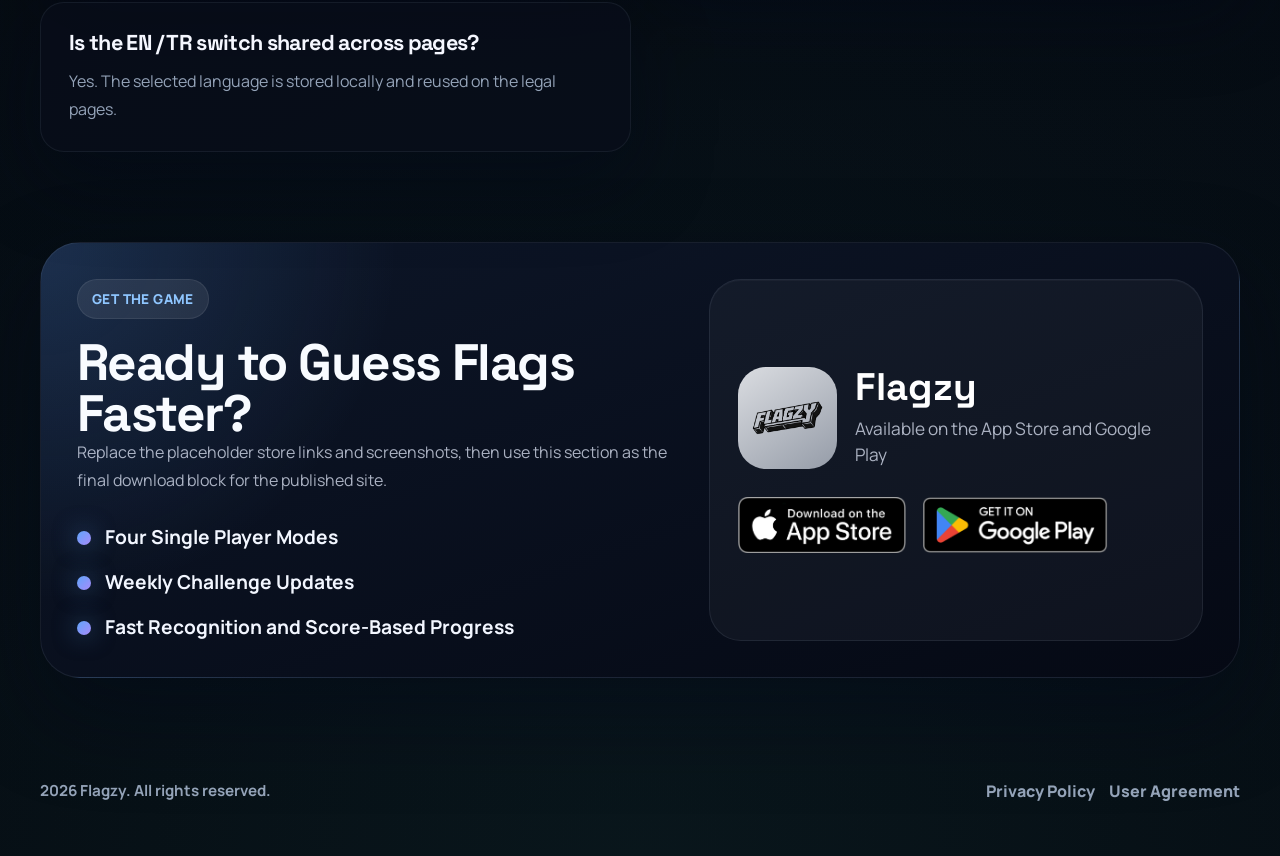
==== commit 08018fd3: "Logo vs. güncel" ====
--- a/index.html
+++ b/index.html
@@ -102,7 +102,7 @@
                 aria-label="App Store download link"
               >
                 <img
-                  src="assets/store-badges/app-store-badge.svg"
+                  src="assets/store-badges/app-store-badge.png"
                   alt="Download on the App Store"
                 />
               </a>
@@ -443,7 +443,7 @@
                   aria-label="App Store download link"
                 >
                   <img
-                    src="assets/store-badges/app-store-badge.svg"
+                    src="assets/store-badges/app-store-badge.png"
                     alt="Download on the App Store"
                   />
                 </a>
--- a/styles.css
+++ b/styles.css
@@ -15,6 +15,7 @@
   --radius-lg: 24px;
   --radius-md: 18px;
   --header-height: 92px;
+  --store-badge-height: 56px;
 }
 
 * {
@@ -27,9 +28,9 @@
 
 body {
   margin: 0;
-  min-width: 320px;
   font-family: "Manrope", sans-serif;
   color: var(--text);
+  overflow-x: hidden;
   background:
     radial-gradient(circle at top left, rgba(96, 165, 250, 0.16), transparent 26%),
     radial-gradient(circle at 85% 12%, rgba(255, 122, 24, 0.16), transparent 24%),
@@ -328,6 +329,7 @@
 .hero-store-links {
   display: flex;
   flex-wrap: wrap;
+  align-items: center;
   gap: 14px;
   margin-top: 4px;
   margin-bottom: 6px;
@@ -337,31 +339,25 @@
   display: inline-flex;
   align-items: center;
   justify-content: center;
-  width: 224px;
-  height: 76px;
-  padding: 8px 12px;
-  overflow: hidden;
-  border-radius: 20px;
-  background: rgba(8, 14, 26, 0.7);
-  border: 1px solid rgba(148, 163, 184, 0.14);
-  box-shadow: 0 16px 34px rgba(2, 6, 23, 0.24);
+  padding: 0;
+  background: transparent;
+  border: 0;
+  box-shadow: none;
   transition:
     transform 180ms ease,
-    box-shadow 180ms ease,
-    background-color 180ms ease;
+    opacity 180ms ease;
 }
 
 .hero-store-link:hover,
 .hero-store-link:focus-visible {
   transform: translateY(-2px);
-  box-shadow: 0 20px 36px rgba(2, 6, 23, 0.32);
-  background: rgba(12, 19, 34, 0.92);
+  opacity: 0.92;
 }
 
 .hero-store-link img {
   display: block;
-  width: 100%;
-  height: 100%;
+  width: auto;
+  height: var(--store-badge-height);
   object-fit: contain;
 }
 
@@ -732,6 +728,7 @@
 .store-badges {
   display: flex;
   flex-wrap: wrap;
+  align-items: center;
   gap: 16px;
 }
 
@@ -739,37 +736,26 @@
   display: inline-flex;
   align-items: center;
   justify-content: center;
-  width: 224px;
-  height: 76px;
-  padding: 8px 12px;
-  overflow: hidden;
-  border-radius: 22px;
-  background: rgba(255, 255, 255, 0.05);
-  border: 1px solid rgba(148, 163, 184, 0.12);
-  box-shadow: 0 18px 30px rgba(0, 0, 0, 0.18);
+  padding: 0;
+  background: transparent;
+  border: 0;
+  box-shadow: none;
   transition:
     transform 180ms ease,
-    box-shadow 180ms ease,
-    border-color 180ms ease;
+    opacity 180ms ease;
 }
 
 .store-badge:hover,
 .store-badge:focus-visible {
   transform: translateY(-2px);
-  border-color: rgba(255, 255, 255, 0.24);
-  box-shadow: 0 24px 38px rgba(0, 0, 0, 0.34);
+  opacity: 0.92;
 }
 
 .store-badge img {
   display: block;
-  width: 100%;
-  height: 100%;
+  width: auto;
+  height: var(--store-badge-height);
   object-fit: contain;
-}
-
-[data-store-link="googlePlay"] img {
-  transform: scale(1.12);
-  transform-origin: center;
 }
 
 .info-card,
@@ -1148,21 +1134,21 @@
   }
 
   .iso-card-large {
-    inset: 72px 84px 24px 14px;
+    inset: 72px 72px 24px 14px;
   }
 
   .iso-card-top {
-    width: 186px;
+    width: min(186px, 48vw);
     height: 146px;
   }
 
   .iso-card-bottom {
-    width: 210px;
+    width: min(210px, 54vw);
     height: 162px;
   }
 
   .hero-store-links {
-    justify-content: stretch;
+    justify-content: flex-start;
   }
 
   .download-app {
@@ -1185,14 +1171,13 @@
 
   .hero-store-link,
   .store-badge {
-    min-width: 0;
-    width: 100%;
+    width: auto;
+    max-width: 100%;
   }
 
   .store-badge img,
   .hero-store-link img {
     max-width: 100%;
-    height: auto;
   }
 
   .site-footer {
@@ -1206,10 +1191,55 @@
 }
 
 @media (max-width: 560px) {
+  :root {
+    --store-badge-height: 48px;
+  }
+
   .site-header,
   .legal-header {
     position: static;
     margin-top: 10px;
+  }
+
+  .hero-store-links,
+  .store-badges {
+    gap: 12px;
+  }
+
+  .hero-store-links {
+    justify-content: flex-start;
+  }
+
+  .showcase-stage {
+    min-height: 360px;
+    padding: 18px;
+  }
+
+  .iso-scene {
+    min-height: 300px;
+  }
+
+  .iso-card {
+    padding: 14px;
+    border-radius: 18px;
+  }
+
+  .iso-card-large {
+    inset: 66px 54px 18px 8px;
+  }
+
+  .iso-card-top {
+    top: 10px;
+    right: 4px;
+    width: min(150px, 46vw);
+    height: 116px;
+  }
+
+  .iso-card-bottom {
+    right: 14px;
+    bottom: 14px;
+    width: min(168px, 52vw);
+    height: 128px;
   }
 
   .menu-toggle,
